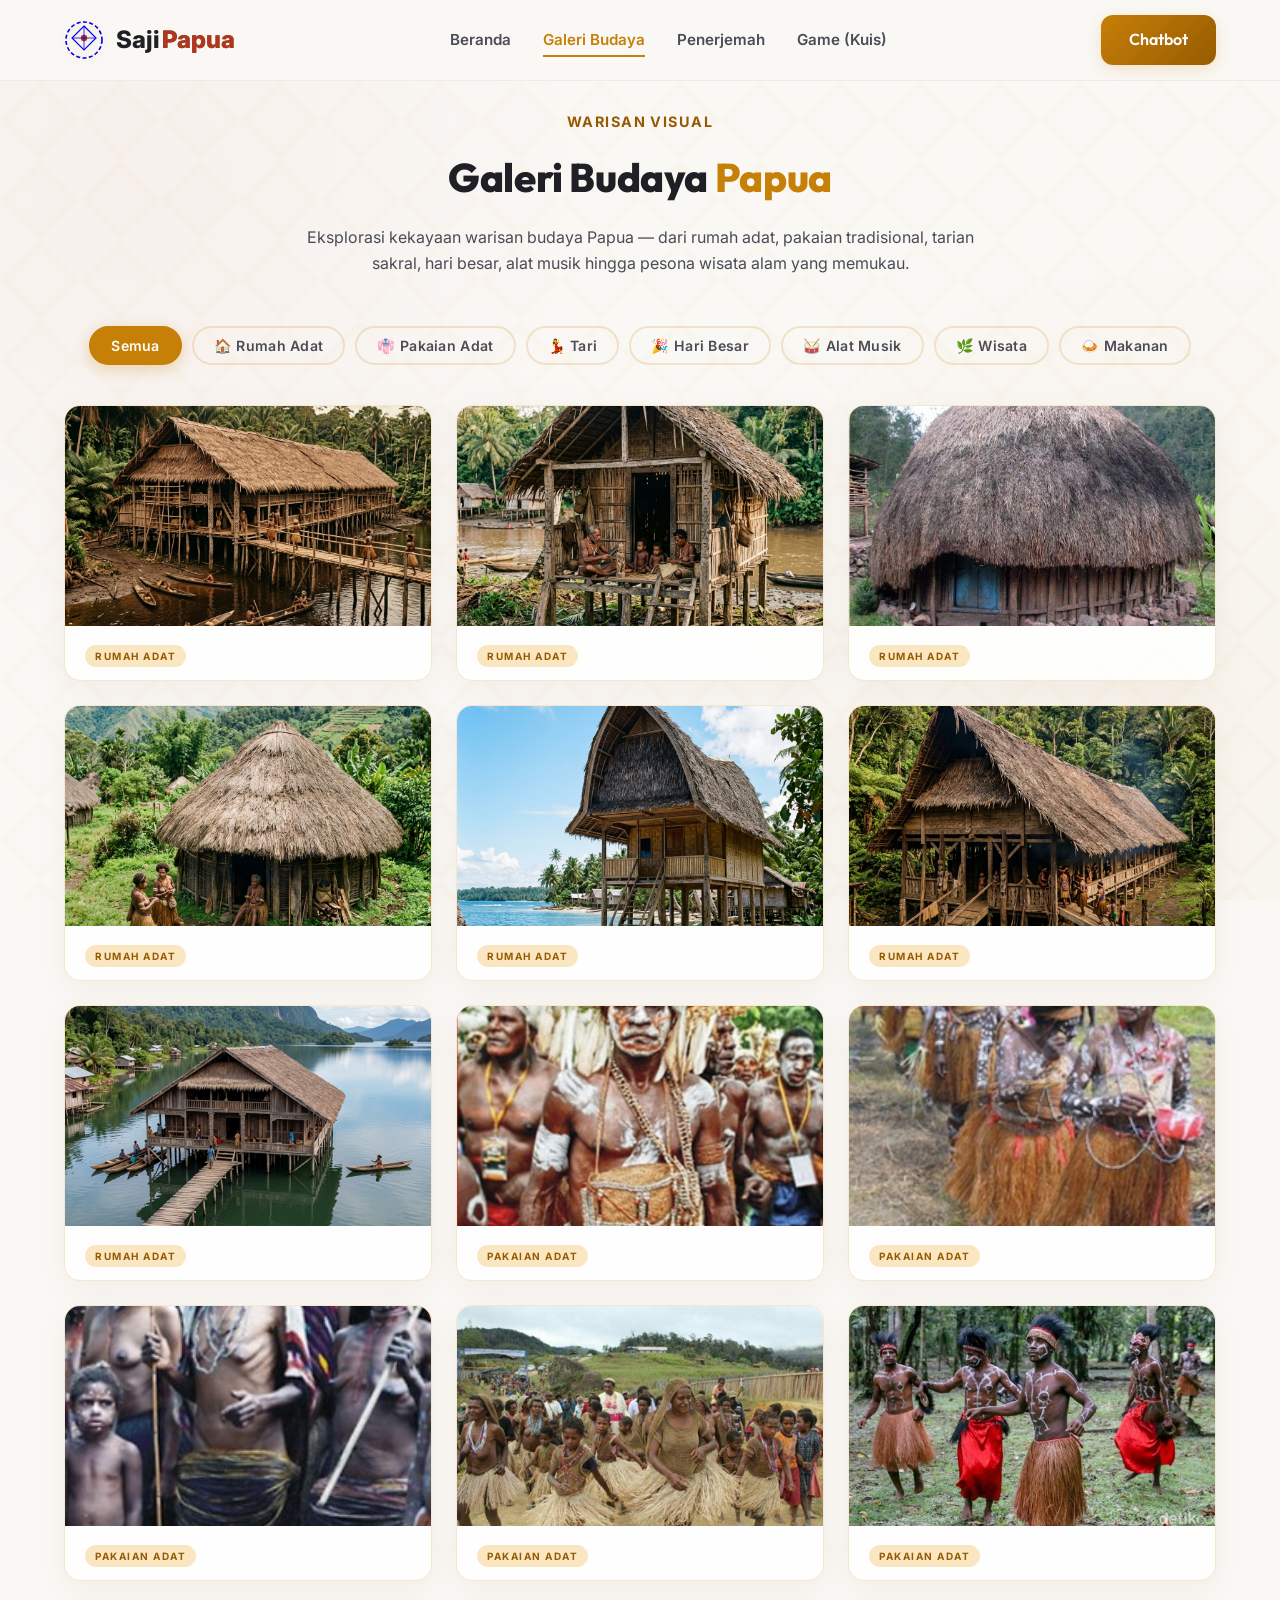
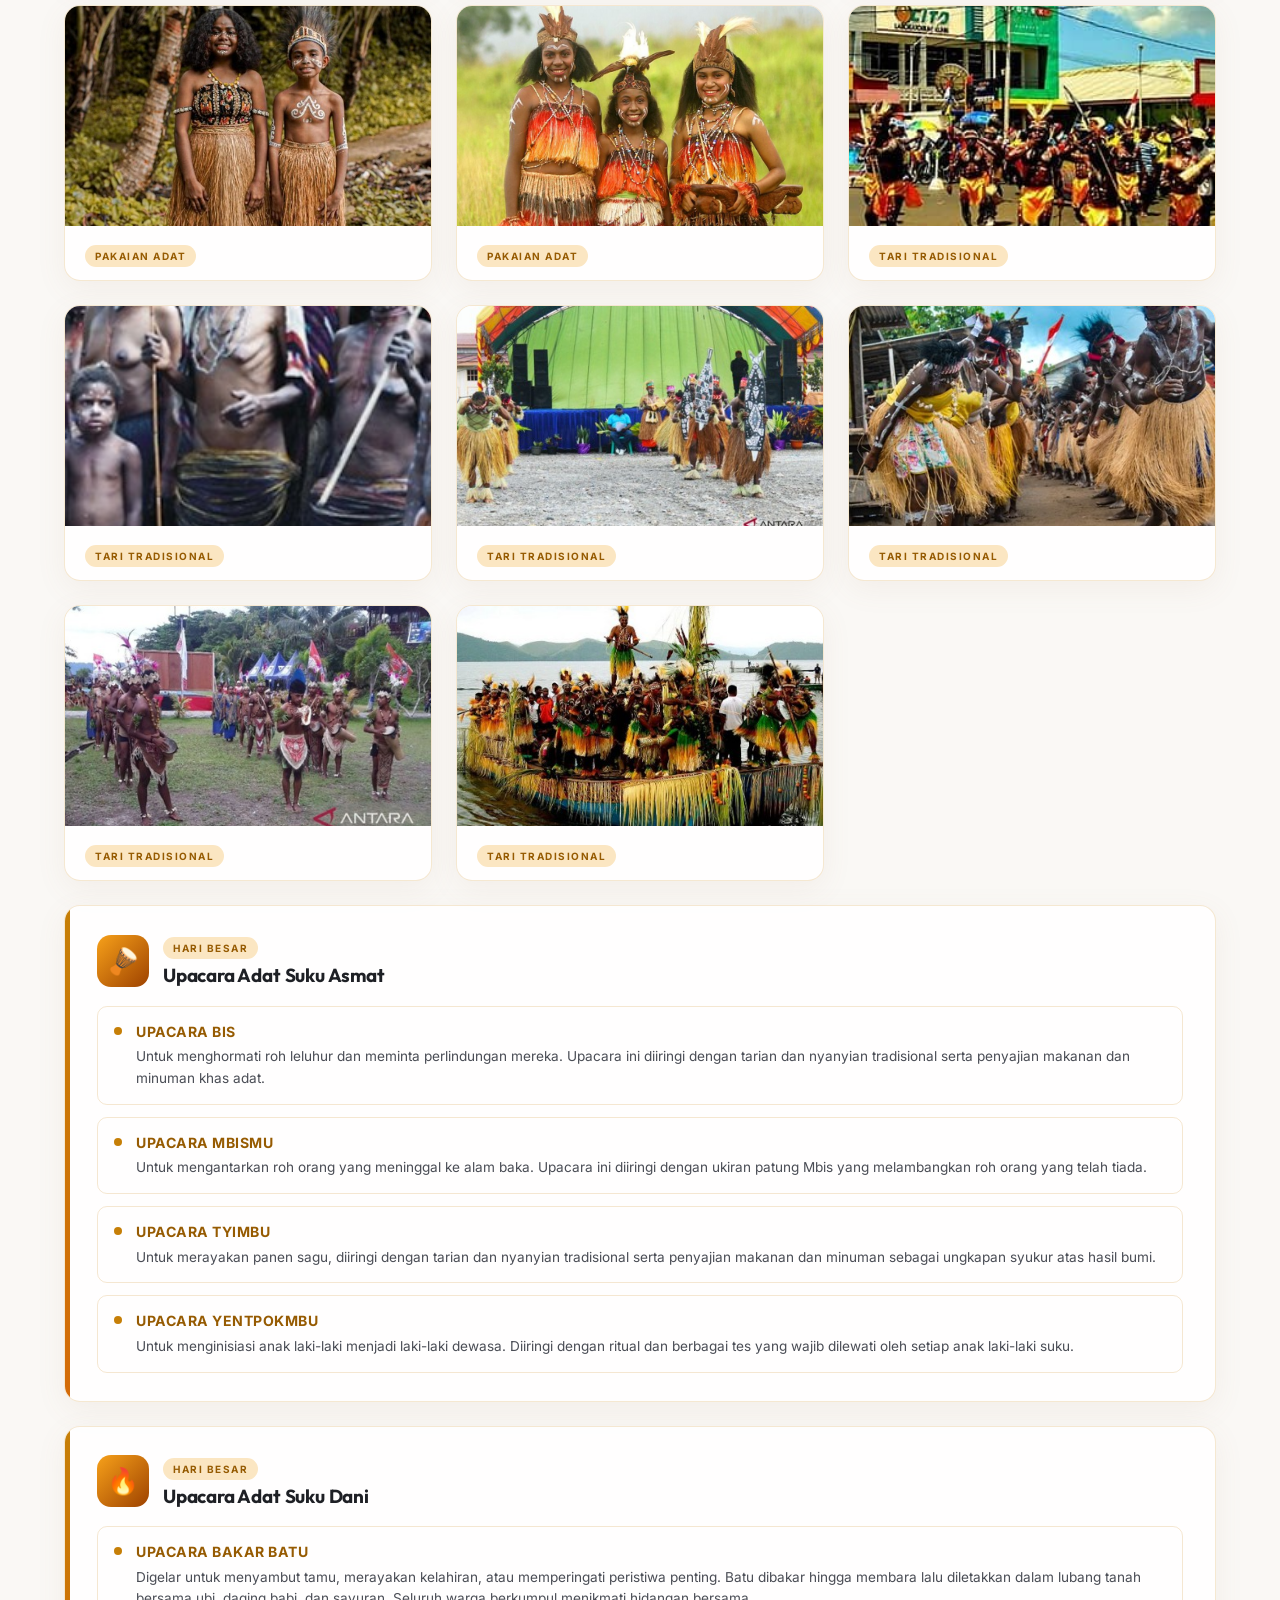
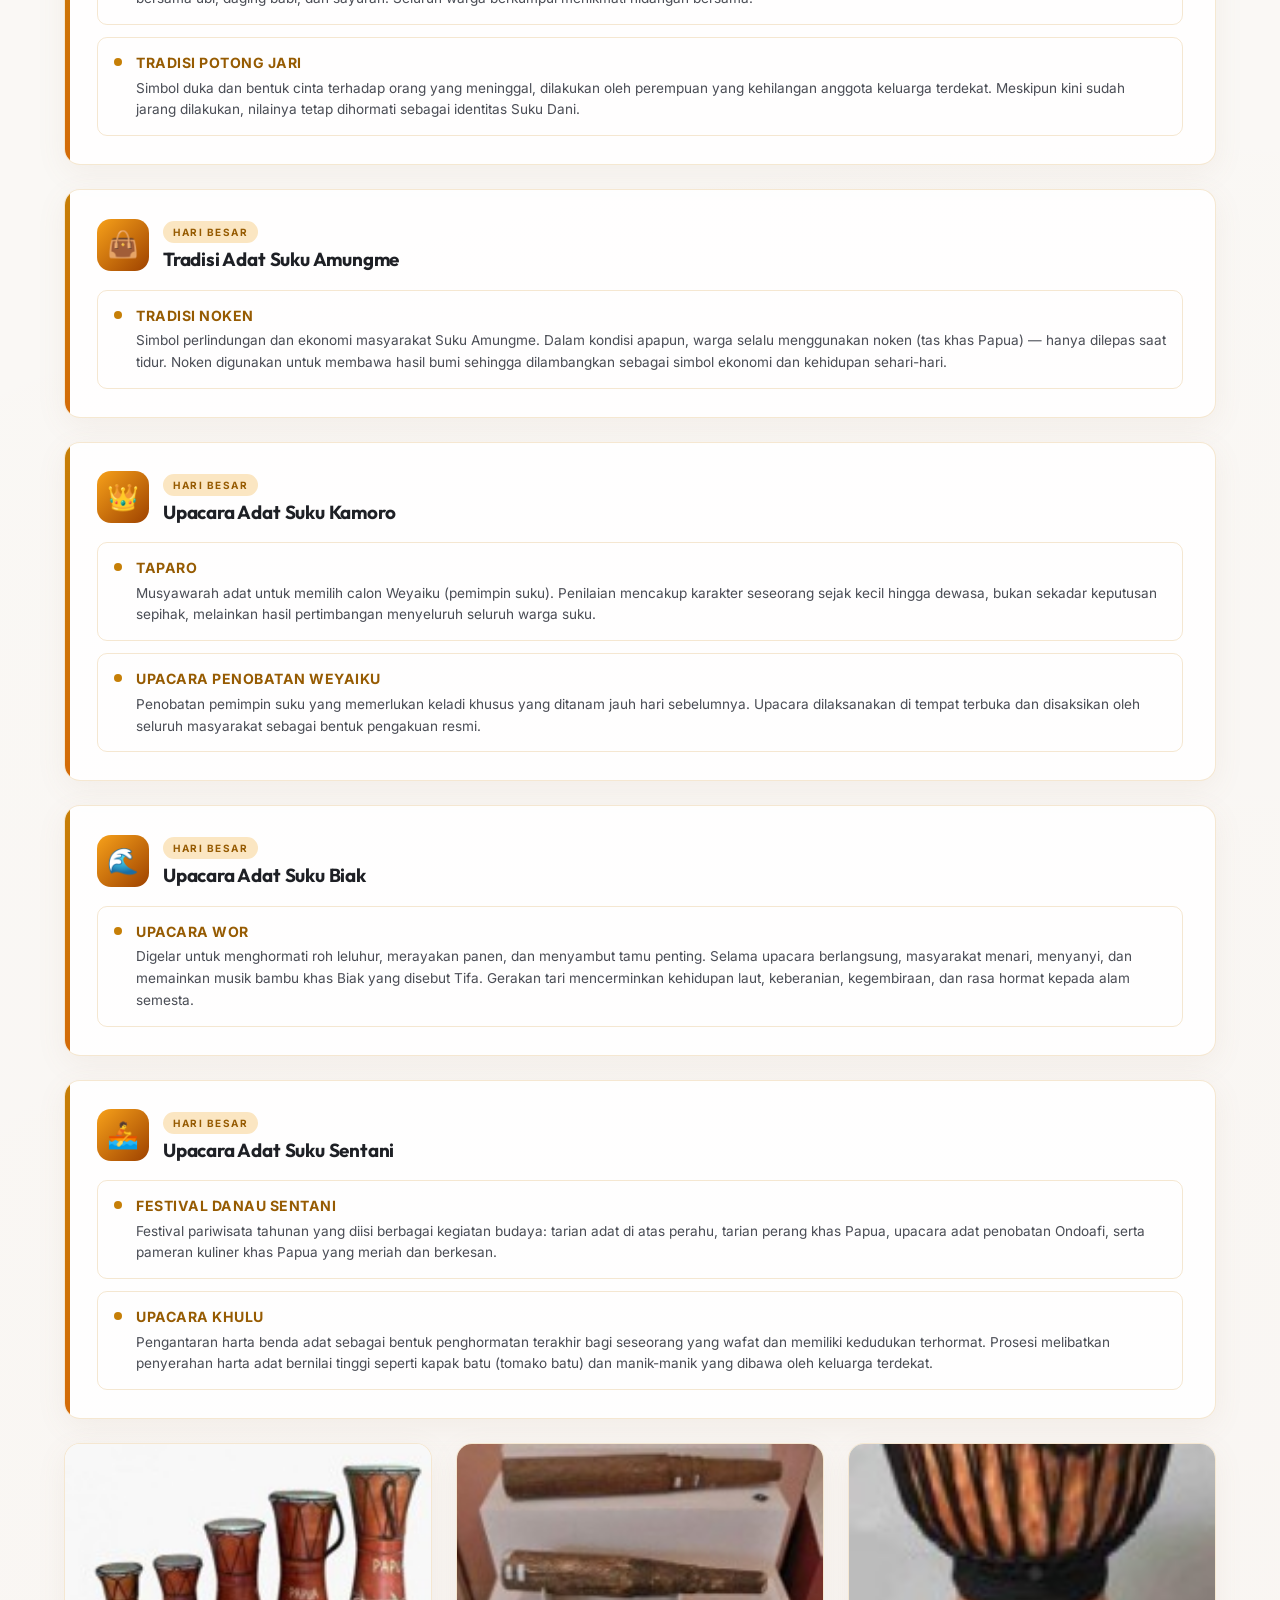
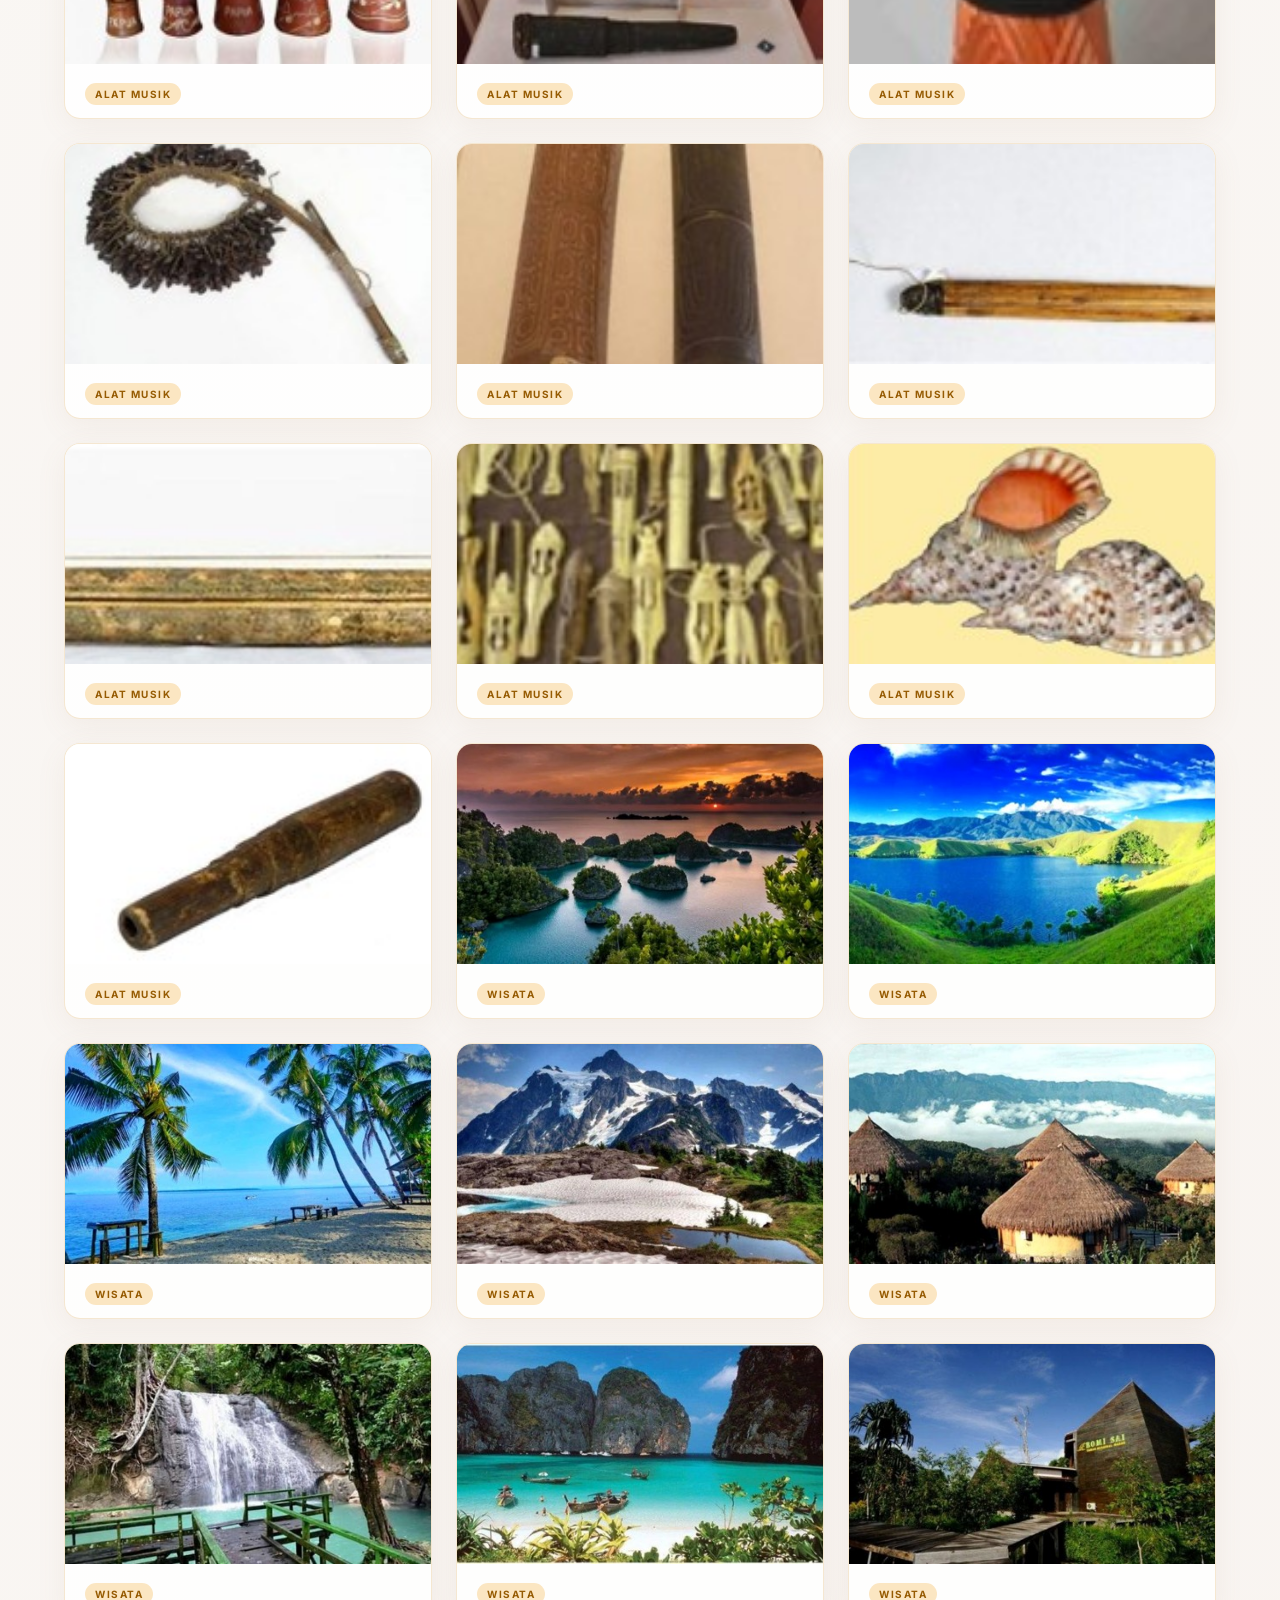
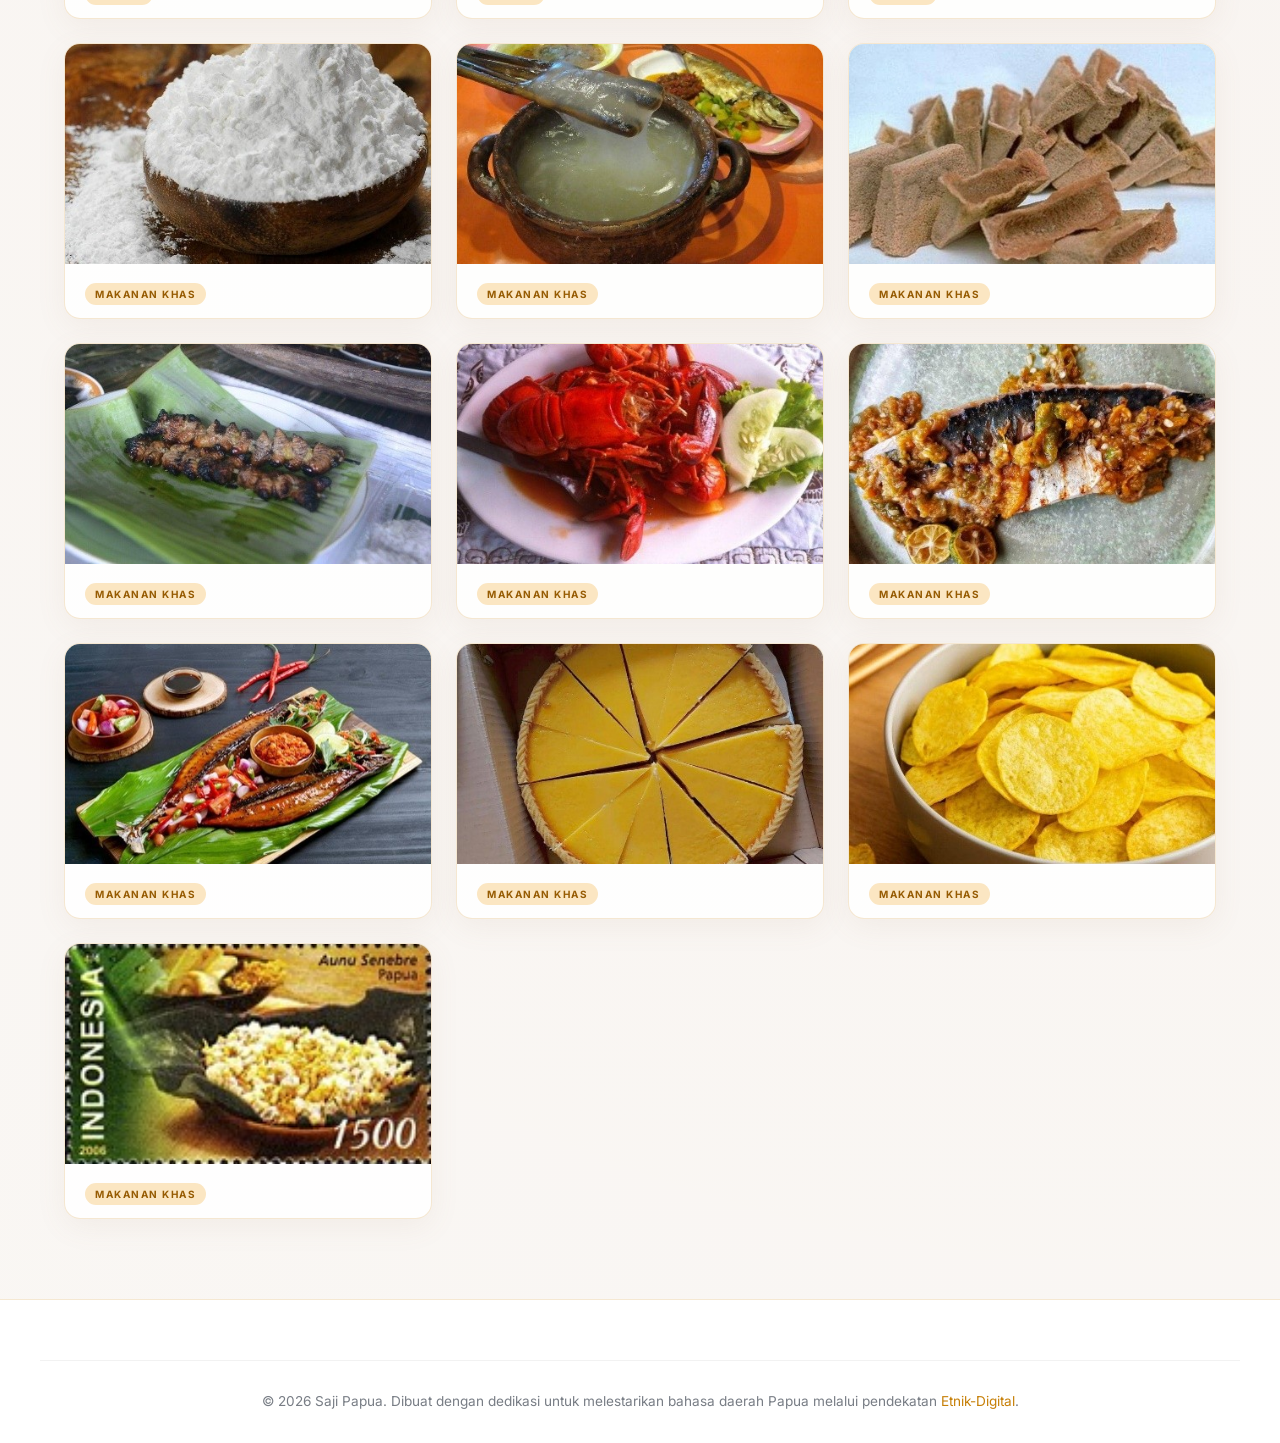
==== galeri.html @ 1806d444 "first commit" ====
<!DOCTYPE html>
<html lang="id">

<head>
    <meta charset="UTF-8">
    <meta name="viewport" content="width=device-width, initial-scale=1.0">
    <title>Galeri Budaya - Saji Papua</title>
    <meta name="description"
        content="Jelajahi galeri budaya Papua: rumah adat, pakaian adat, tari tradisional, hari besar, alat musik, dan wisata Papua yang kaya dan memukau.">
    <link rel="stylesheet" href="styles.css">
    <style>
        /* === GALLERY PAGE SPECIFIC STYLES === */

        /* Modal Overlay */
        .modal-overlay {
            display: none;
            position: fixed;
            top: 0;
            left: 0;
            width: 100%;
            height: 100%;
            background: rgba(0, 0, 0, 0.7);
            backdrop-filter: blur(6px);
            z-index: 9999;
            justify-content: center;
            align-items: center;
            padding: 20px;
        }

        .modal-overlay.active {
            display: flex;
        }

        .modal-box {
            background: #fff;
            border-radius: 20px;
            max-width: 680px;
            width: 100%;
            overflow: hidden;
            box-shadow: 0 30px 80px rgba(0, 0, 0, 0.3);
            animation: modalIn 0.35s cubic-bezier(0.16, 1, 0.3, 1);
        }

        @keyframes modalIn {
            from {
                transform: translateY(40px) scale(0.96);
                opacity: 0;
            }

            to {
                transform: translateY(0) scale(1);
                opacity: 1;
            }
        }

        .modal-img {
            width: 100%;
            height: 320px;
            object-fit: contain;
            background: #f8f4ef;
        }

        .modal-img-placeholder {
            width: 100%;
            height: 280px;
            display: flex;
            align-items: center;
            justify-content: center;
            font-size: 72px;
        }

        .modal-body {
            padding: 28px 32px 32px;
        }

        .modal-tag {
            display: inline-block;
            background: var(--accent-gold-light);
            color: var(--accent-gold-dark);
            font-size: 11px;
            font-weight: 700;
            text-transform: uppercase;
            letter-spacing: 1.5px;
            padding: 4px 12px;
            border-radius: 20px;
            margin-bottom: 10px;
        }

        .modal-title {
            font-family: var(--font-heading);
            font-size: 1.6rem;
            color: var(--text-primary);
            margin-bottom: 14px;
        }

        .modal-desc {
            color: var(--text-secondary);
            line-height: 1.75;
            font-size: 0.95rem;
        }

        .modal-close {
            position: absolute;
            top: 16px;
            right: 16px;
            background: rgba(255, 255, 255, 0.9);
            border: none;
            border-radius: 50%;
            width: 40px;
            height: 40px;
            font-size: 22px;
            cursor: pointer;
            display: flex;
            align-items: center;
            justify-content: center;
            color: var(--text-primary);
            box-shadow: 0 2px 10px rgba(0, 0, 0, 0.15);
            transition: var(--transition-quick);
        }

        .modal-close:hover {
            background: var(--highlight-red);
            color: #fff;
        }

        .modal-box {
            position: relative;
        }

        /* Filter Pills */
        .gallery-filters {
            display: flex;
            flex-wrap: wrap;
            gap: 10px;
            justify-content: center;
            margin-bottom: 40px;
        }

        .filter-btn {
            padding: 9px 20px;
            border-radius: 40px;
            border: 2px solid var(--border-color);
            background: transparent;
            color: var(--text-secondary);
            font-family: var(--font-body);
            font-size: 0.88rem;
            font-weight: 600;
            cursor: pointer;
            transition: var(--transition-quick);
            letter-spacing: 0.3px;
        }

        .filter-btn:hover {
            border-color: var(--accent-gold);
            color: var(--accent-gold-dark);
            background: var(--accent-gold-glow);
        }

        .filter-btn.active {
            background: var(--accent-gold);
            border-color: var(--accent-gold);
            color: #fff;
            box-shadow: 0 4px 16px rgba(198, 127, 7, 0.3);
        }

        /* Gallery Grid */
        .gallery-grid {
            display: grid;
            grid-template-columns: repeat(auto-fill, minmax(300px, 1fr));
            gap: 24px;
        }

        .gallery-item {
            border-radius: 16px;
            overflow: hidden;
            border: 1px solid var(--border-color);
            background: var(--bg-light-card);
            box-shadow: var(--card-shadow);
            cursor: pointer;
            transition: all 0.35s cubic-bezier(0.16, 1, 0.3, 1);
            position: relative;
        }

        .gallery-item:hover {
            transform: translateY(-6px);
            box-shadow: 0 20px 50px rgba(150, 120, 90, 0.15);
            border-color: var(--accent-gold);
        }

        .gallery-item.hidden,
        .festival-article.hidden {
            display: none;
        }

        .gallery-img-wrapper {
            position: relative;
            height: 220px;
            overflow: hidden;
        }

        .gallery-img-wrapper img {
            width: 100%;
            height: 100%;
            object-fit: cover;
            transition: transform 0.5s ease;
        }

        .gallery-item:hover .gallery-img-wrapper img {
            transform: scale(1.07);
        }

        /* Gradient Placeholder for items without photos */
        .gallery-img-placeholder {
            width: 100%;
            height: 100%;
            display: flex;
            flex-direction: column;
            align-items: center;
            justify-content: center;
            gap: 10px;
            font-size: 3rem;
            transition: transform 0.5s ease;
        }

        .gallery-item:hover .gallery-img-placeholder {
            transform: scale(1.07);
        }

        .gallery-img-placeholder span.ph-label {
            font-size: 0.7rem;
            font-weight: 700;
            text-transform: uppercase;
            letter-spacing: 2px;
            color: rgba(255, 255, 255, 0.75);
            font-family: var(--font-body);
        }

        /* Gradient presets */
        .ph-dance {
            background: linear-gradient(135deg, #e05c45 0%, #b03720 60%, #7a1f0a 100%);
        }

        .ph-festival {
            background: linear-gradient(135deg, #f7a11a 0%, #d46b08 60%, #9e4200 100%);
        }

        .ph-music {
            background: linear-gradient(135deg, #4e8a3a 0%, #2d6a1f 60%, #165000 100%);
        }

        .ph-tourism {
            background: linear-gradient(135deg, #1a7ab0 0%, #0d5a8c 60%, #023460 100%);
        }

        .ph-clothing {
            background: linear-gradient(135deg, #7b4fa0 0%, #5a2c80 60%, #3a1060 100%);
        }

        .ph-food {
            background: linear-gradient(135deg, #d97e2a 0%, #a84f0a 60%, #6b2c00 100%);
        }

        /* Card Footer Info */
        .gallery-card-info {
            padding: 16px 20px 18px;
        }

        .gallery-item-tag {
            display: inline-block;
            background: var(--accent-gold-light);
            color: var(--accent-gold-dark);
            font-size: 10px;
            font-weight: 700;
            text-transform: uppercase;
            letter-spacing: 1.5px;
            padding: 3px 10px;
            border-radius: 20px;
            margin-bottom: 8px;
        }

        .gallery-card-info h4 {
            font-size: 1.05rem;
            color: var(--text-primary);
            margin-bottom: 6px;
        }

        .gallery-card-info p {
            font-size: 0.82rem;
            color: var(--text-muted);
            line-height: 1.55;
            display: -webkit-box;
            -webkit-line-clamp: 2;
            -webkit-box-orient: vertical;
            overflow: hidden;
        }

        .gallery-read-more {
            display: inline-flex;
            align-items: center;
            gap: 5px;
            margin-top: 10px;
            font-size: 0.82rem;
            font-weight: 600;
            color: var(--accent-gold-dark);
            text-decoration: none;
        }

        .gallery-read-more svg {
            width: 14px;
            height: 14px;
            transition: transform 0.2s;
        }

        .gallery-item:hover .gallery-read-more svg {
            transform: translateX(4px);
        }

        /* Stats bar */
        .gallery-stat-bar {
            display: flex;
            gap: 20px;
            justify-content: center;
            margin-bottom: 40px;
        }

        .gallery-stat {
            text-align: center;
        }

        .gallery-stat strong {
            display: block;
            font-size: 1.8rem;
            font-weight: 800;
            color: var(--accent-gold);
            font-family: var(--font-heading);
        }

        .gallery-stat span {
            font-size: 0.8rem;
            color: var(--text-muted);
            font-weight: 500;
        }

        /* === HARI BESAR ARTICLE STYLE === */
        .festival-article {
            background: var(--bg-light-card);
            border: 1px solid var(--border-color);
            border-radius: 16px;
            padding: 28px 32px;
            box-shadow: var(--card-shadow);
            transition: all 0.35s cubic-bezier(0.16, 1, 0.3, 1);
            grid-column: 1 / -1;
            position: relative;
            overflow: hidden;
        }

        .festival-article::before {
            content: '';
            position: absolute;
            left: 0;
            top: 0;
            bottom: 0;
            width: 5px;
            background: linear-gradient(to bottom, var(--accent-gold), #d46b08);
            border-radius: 16px 0 0 16px;
        }

        .festival-article:hover {
            transform: translateY(-4px);
            box-shadow: 0 20px 50px rgba(150, 120, 90, 0.15);
            border-color: var(--accent-gold);
        }

        .festival-article-header {
            display: flex;
            align-items: center;
            gap: 14px;
            margin-bottom: 18px;
        }

        .festival-article-icon {
            width: 52px;
            height: 52px;
            border-radius: 14px;
            background: linear-gradient(135deg, #f7a11a 0%, #9e4200 100%);
            display: flex;
            align-items: center;
            justify-content: center;
            font-size: 1.6rem;
            flex-shrink: 0;
        }

        .festival-article-meta {
            flex: 1;
        }

        .festival-article-meta .gallery-item-tag {
            margin-bottom: 4px;
        }

        .festival-article-meta h4 {
            font-size: 1.18rem;
            font-family: var(--font-heading);
            color: var(--text-primary);
            font-weight: 700;
            line-height: 1.3;
        }

        .festival-upacara-list {
            list-style: none;
            padding: 0;
            margin: 0;
            display: flex;
            flex-direction: column;
            gap: 12px;
        }

        .festival-upacara-list li {
            display: flex;
            gap: 14px;
            align-items: flex-start;
            padding: 14px 16px;
            background: var(--bg-light);
            border-radius: 10px;
            border: 1px solid var(--border-color);
            transition: background 0.2s;
        }

        .festival-upacara-list li:hover {
            background: var(--accent-gold-glow);
            border-color: var(--accent-gold);
        }

        .upacara-dot {
            width: 8px;
            height: 8px;
            border-radius: 50%;
            background: var(--accent-gold);
            flex-shrink: 0;
            margin-top: 6px;
        }

        .upacara-content strong {
            display: block;
            font-size: 0.88rem;
            font-weight: 700;
            color: var(--accent-gold-dark);
            margin-bottom: 3px;
            text-transform: uppercase;
            letter-spacing: 0.5px;
        }

        .upacara-content p {
            font-size: 0.85rem;
            color: var(--text-secondary);
            line-height: 1.6;
            margin: 0;
            -webkit-line-clamp: unset;
            overflow: visible;
            display: block;
        }

        @media(max-width: 700px) {
            .festival-article {
                padding: 20px 20px 20px 24px;
            }
        }

        @media(max-width: 600px) {
            .gallery-grid {
                grid-template-columns: 1fr;
            }

            .gallery-stat-bar {
                gap: 14px;
            }

            .gallery-stat strong {
                font-size: 1.4rem;
            }
        }
    </style>
</head>

<body>

    <!-- NAVIGASI BAR -->
    <nav class="navbar">
        <div class="container nav-container">
            <a href="index.html" class="logo-section">
                <svg class="logo-icon" viewBox="0 0 100 100" xmlns="http://www.w3.org/2000/svg">
                    <circle cx="50" cy="50" r="45" fill="none" stroke="currentColor" stroke-width="4"
                        stroke-dasharray="10 6" />
                    <path d="M50 15 L80 45 L50 75 L20 45 Z" fill="none" stroke="currentColor" stroke-width="3" />
                    <circle cx="50" cy="45" r="8" fill="var(--highlight-red)" />
                    <line x1="50" y1="15" x2="50" y2="75" stroke="currentColor" stroke-width="2" />
                    <line x1="20" y1="45" x2="80" y2="45" stroke="currentColor" stroke-width="2" />
                </svg>
                <span class="logo-text">Saji<span>Papua</span></span>
            </a>

            <ul class="nav-links">
                <li><a href="index.html" class="nav-link">Beranda</a></li>
                <li><a href="galeri.html" class="nav-link active">Galeri Budaya</a></li>
                <li><a href="penerjemah.html" class="nav-link">Penerjemah</a></li>
                <li><a href="kuis.html" class="nav-link">Game (Kuis)</a></li>
            </ul>

            <div class="nav-cta">
                <a href="chatbot.html" class="btn btn-primary">Chatbot</a>
            </div>

            <button class="menu-btn" aria-label="Toggle Menu" onclick="toggleMenu()">
                <svg viewBox="0 0 24 24" fill="none" stroke="currentColor" stroke-width="2">
                    <line x1="3" y1="12" x2="21" y2="12"></line>
                    <line x1="3" y1="6" x2="21" y2="6"></line>
                    <line x1="3" y1="18" x2="21" y2="18"></line>
                </svg>
            </button>
        </div>
    </nav>

    <!-- GALLERY SECTION -->
    <section class="gallery-section" style="padding-top: 110px; min-height: 85vh;">
        <div class="container">
            <div class="features-header">
                <span class="section-tag">Warisan Visual</span>
                <h1 class="section-title">Galeri Budaya <span>Papua</span></h1>
                <p class="section-subtitle">Eksplorasi kekayaan warisan budaya Papua — dari rumah adat, pakaian
                    tradisional,
                    tarian sakral, hari besar, alat musik hingga pesona wisata alam yang memukau.</p>
            </div>

            <!-- Filter Buttons -->
            <div class="gallery-filters">
                <button class="filter-btn active" data-filter="all" onclick="filterCategory(this, 'all')"
                    id="filter-all">Semua</button>
                <button class="filter-btn" data-filter="house" onclick="filterCategory(this, 'house')"
                    id="filter-house">🏠 Rumah Adat</button>
                <button class="filter-btn" data-filter="clothing" onclick="filterCategory(this, 'clothing')"
                    id="filter-clothing">👘 Pakaian Adat</button>
                <button class="filter-btn" data-filter="dance" onclick="filterCategory(this, 'dance')"
                    id="filter-dance">💃 Tari</button>
                <button class="filter-btn" data-filter="festival" onclick="filterCategory(this, 'festival')"
                    id="filter-festival">🎉 Hari Besar</button>
                <button class="filter-btn" data-filter="music" onclick="filterCategory(this, 'music')"
                    id="filter-music">🥁 Alat Musik</button>
                <button class="filter-btn" data-filter="tourism" onclick="filterCategory(this, 'tourism')"
                    id="filter-tourism">🌿 Wisata</button>
                <button class="filter-btn" data-filter="food" onclick="filterCategory(this, 'food')" id="filter-food">🍛
                    Makanan</button>
            </div>

            <!-- Gallery Grid -->
            <div class="gallery-grid" id="galleryGrid">

                <!-- ===== RUMAH ADAT ===== -->

                <!-- 1. Rumah Jew -->
                <div class="gallery-item" data-category="house"
                    onclick="openModal('Rumah Adat','Rumah Jew (Suku Asmat)','assets/images/rumah_jew.png',
                    'Dikenal dengan Rumah Bujang merupakan rumah adat yang berasal dari Suku Asmat, khususnya di provinsi Papua yaitu Agats. Rumah adat ini memiliki nama lain seperti Je, Jeu, Yeu, atau Yai. Disebut rumah bujang karena rumah ini tempat berkumpul laki-laki yang belum berkeluarga atau masih berstatus bujang. Untuk wanita dan anak di usia 10 tahun ke bawah tidak diperbolehkan masuk.')">
                    <div class="gallery-img-wrapper">
                        <img src="assets/images/rumah_jew.png" alt="Rumah Jew Suku Asmat">
                    </div>
                    <div class="gallery-card-info">
                        <span class="gallery-item-tag">Rumah Adat</span>
                        <h4>Rumah Jew</h4>
                        <p>Rumah bujang khas Suku Asmat, tempat berkumpul pria belum menikah dan pelaksanaan upacara
                            ukir sakral.</p>
                        <span class="gallery-read-more">Baca Selengkapnya <svg xmlns="http://www.w3.org/2000/svg"
                                fill="none" viewBox="0 0 24 24" stroke-width="2.5" stroke="currentColor">
                                <path stroke-linecap="round" stroke-linejoin="round"
                                    d="M13.5 4.5 21 12m0 0-7.5 7.5M21 12H3" />
                            </svg></span>
                    </div>
                </div>

                <!-- 2. Rumah Tsyem -->
                <div class="gallery-item" data-category="house"
                    onclick="openModal('Rumah Adat','Rumah Tsyem (Suku Asmat)','assets/images/rumah_tsyem.png',
                    'Rumah adat Tsyem menjadi tempat suku Asmat yang sudah berkeluarga. Rumah adat Tsyem ini dibuat dan ditempatkan di sekitar rumah adat Jew dengan ukuran yang relatif lebih kecil. Jenis rumah ini ditempati oleh maksimal tiga kepala keluarga dari anggota kelompok masyarakat. Mulai dari ibu, bapak, anak yang sudah menikah bersama pasangannya. Rumah Tsyem tidak memiliki fungsi yang sakral karena segala jenis acara tradisional diselenggarakan di rumah Bujang.')">
                    <div class="gallery-img-wrapper">
                        <img src="assets/images/rumah_tsyem.png" alt="Rumah Tsyem Suku Asmat">
                    </div>
                    <div class="gallery-card-info">
                        <span class="gallery-item-tag">Rumah Adat</span>
                        <h4>Rumah Tsyem</h4>
                        <p>Tempat tinggal keluarga Suku Asmat, dibangun di sekitar Rumah Jew dan dihuni hingga 3 kepala
                            keluarga.</p>
                        <span class="gallery-read-more">Baca Selengkapnya <svg xmlns="http://www.w3.org/2000/svg"
                                fill="none" viewBox="0 0 24 24" stroke-width="2.5" stroke="currentColor">
                                <path stroke-linecap="round" stroke-linejoin="round"
                                    d="M13.5 4.5 21 12m0 0-7.5 7.5M21 12H3" />
                            </svg></span>
                    </div>
                </div>

                <!-- 3. Rumah Honai -->
                <div class="gallery-item" data-category="house"
                    onclick="openModal('Rumah Adat','Rumah Honai (Suku Dani)','assets/images/honai_blue_door.jpg',
                    'Rumah Honai adalah rumah adat suku Dani yang berada di pegunungan tengah Papua. Rumah Honai diciptakan untuk menahan hawa dingin, berbentuk bulat dengan atap Jerami membantu menyimpan panas dalam ruangan. Struktur rumah dibentuk bulat membuat angin tidak bisa masuk dengan mudah. Fungsi utama Honai adalah sebagai tempat tinggal khusus bagi pria dewasa, tempat tidur, tempat belajar adat, serta menyimpan senjata dan benda-benda sakral.')">
                    <div class="gallery-img-wrapper">
                        <img src="assets/images/honai_blue_door.jpg" alt="Rumah Adat Honai Suku Dani">
                    </div>
                    <div class="gallery-card-info">
                        <span class="gallery-item-tag">Rumah Adat</span>
                        <h4>Rumah Honai</h4>
                        <p>Rumah adat Suku Dani berbentuk bundar dengan atap jerami tebal, dirancang untuk melindungi
                            dari dinginnya pegunungan.</p>
                        <span class="gallery-read-more">Baca Selengkapnya <svg xmlns="http://www.w3.org/2000/svg"
                                fill="none" viewBox="0 0 24 24" stroke-width="2.5" stroke="currentColor">
                                <path stroke-linecap="round" stroke-linejoin="round"
                                    d="M13.5 4.5 21 12m0 0-7.5 7.5M21 12H3" />
                            </svg></span>
                    </div>
                </div>

                <!-- 4. Rumah Ebeai -->
                <div class="gallery-item" data-category="house"
                    onclick="openModal('Rumah Adat','Rumah Ebeai (Suku Dani)','assets/images/rumah_ebeai.png',
                    'Rumah Ebeai adalah rumah suku Dani untuk perempuan dan anak perempuan. Fakta menarik bahwa anak laki-laki usia di bawah 10 tahun masih bisa tinggal di rumah Ebeai, tetapi setelah usianya di atas 10 tahun maka harus pindah ke rumah Honai. Bentuknya mirip dengan Honai, namun ukurannya sedikit lebih kecil dan atapnya landai. Ebeai biasanya dibangun di belakang Honai, posisi yang dianggap lebih terlindungi.')">
                    <div class="gallery-img-wrapper">
                        <img src="assets/images/rumah_ebeai.png" alt="Rumah Ebeai Suku Dani">
                    </div>
                    <div class="gallery-card-info">
                        <span class="gallery-item-tag">Rumah Adat</span>
                        <h4>Rumah Ebeai</h4>
                        <p>Rumah perempuan Suku Dani, lebih kecil dari Honai dengan atap lebih landai, dibangun di
                            posisi terlindungi di belakang Honai.</p>
                        <span class="gallery-read-more">Baca Selengkapnya <svg xmlns="http://www.w3.org/2000/svg"
                                fill="none" viewBox="0 0 24 24" stroke-width="2.5" stroke="currentColor">
                                <path stroke-linecap="round" stroke-linejoin="round"
                                    d="M13.5 4.5 21 12m0 0-7.5 7.5M21 12H3" />
                            </svg></span>
                    </div>
                </div>

                <!-- 5. Rumah Rumsram -->
                <div class="gallery-item" data-category="house"
                    onclick="openModal('Rumah Adat','Rumah Rumsram (Suku Biak Numfor)','assets/images/rumah_rumsram.png',
                    'Rumah Rumsram adalah rumah adat suku Biak Numfor dengan atap berbentuk perahu terbalik. Rumah ini berfungsi sebagai tempat pendidikan anak laki-laki usia 6–8 tahun, bukan untuk ditinggali. Wanita tidak boleh masuk. Tingginya mencapai 6–8 meter dengan dua lantai, berdinding bambu air dan pelepah sagu, serta atap dari daun sagu kering.')">
                    <div class="gallery-img-wrapper">
                        <img src="assets/images/rumah_rumsram.png" alt="Rumah Rumsram Suku Biak Numfor">
                    </div>
                    <div class="gallery-card-info">
                        <span class="gallery-item-tag">Rumah Adat</span>
                        <h4>Rumah Rumsram</h4>
                        <p>Rumah adat Suku Biak Numfor dengan atap perahu terbalik, berfungsi sebagai tempat pendidikan
                            anak laki-laki usia 6-8 tahun.</p>
                        <span class="gallery-read-more">Baca Selengkapnya <svg xmlns="http://www.w3.org/2000/svg"
                                fill="none" viewBox="0 0 24 24" stroke-width="2.5" stroke="currentColor">
                                <path stroke-linecap="round" stroke-linejoin="round"
                                    d="M13.5 4.5 21 12m0 0-7.5 7.5M21 12H3" />
                            </svg></span>
                    </div>
                </div>

                <!-- 6. Rumah Karapao -->
                <div class="gallery-item" data-category="house"
                    onclick="openModal('Rumah Adat','Rumah Karapao (Suku Kamoro)','assets/images/rumah_karapao.png',
                    'Rumah Karapao biasa disebut Karapauw, berasal dari Papua Tengah khususnya suku Kamoro di Mimika. Rumah ini bisa berfungsi sebagai tempat tinggal, simbol tradisi dan budaya, pusat pendidikan keahlian dasar anak-anak yang menjadi bekal hidup saat dewasa. Pembangunan rumah adat Karapao merupakan bagian dari upacara yang disebut dengan inisiasi pendewasaan dalam hubungannya dengan pembangunan rumah setiap tiga atau empat tahun sekali.')">
                    <div class="gallery-img-wrapper">
                        <img src="assets/images/rumah_karapao.png" alt="Rumah Karapao Suku Kamoro">
                    </div>
                    <div class="gallery-card-info">
                        <span class="gallery-item-tag">Rumah Adat</span>
                        <h4>Rumah Karapao</h4>
                        <p>Rumah adat Suku Kamoro dari Papua Tengah, pusat pendidikan anak dan bagian dari upacara
                            inisiasi pendewasaan.</p>
                        <span class="gallery-read-more">Baca Selengkapnya <svg xmlns="http://www.w3.org/2000/svg"
                                fill="none" viewBox="0 0 24 24" stroke-width="2.5" stroke="currentColor">
                                <path stroke-linecap="round" stroke-linejoin="round"
                                    d="M13.5 4.5 21 12m0 0-7.5 7.5M21 12H3" />
                            </svg></span>
                    </div>
                </div>

                <!-- 7. Rumah Khogo -->
                <div class="gallery-item" data-category="house"
                    onclick="openModal('Rumah Adat','Rumah Khogo (Suku Sentani)','assets/images/rumah_khogo.png',
                    'Rumah Khogo adalah rumah adat suku Sentani di Danau Sentani, Papua. Rumah panggung di atas air ini ditinggali oleh satu keluarga besar (3–4 KK). Berfungsi sebagai tempat tinggal sehari-hari sekaligus upacara adat seperti pesta panen ikan dan musyawarah keluarga. Ruang di dalamnya tidak bersekat, mencerminkan kebersamaan. Akses keluar masuk menggunakan perahu kecil (sampan).')">
                    <div class="gallery-img-wrapper">
                        <img src="assets/images/rumah_khogo.png" alt="Rumah Khogo Suku Sentani">
                    </div>
                    <div class="gallery-card-info">
                        <span class="gallery-item-tag">Rumah Adat</span>
                        <h4>Rumah Khogo</h4>
                        <p>Rumah panggung atas air Suku Sentani, di Danau Sentani. Tak bersekat sebagai cerminan
                            semangat kebersamaan.</p>
                        <span class="gallery-read-more">Baca Selengkapnya <svg xmlns="http://www.w3.org/2000/svg"
                                fill="none" viewBox="0 0 24 24" stroke-width="2.5" stroke="currentColor">
                                <path stroke-linecap="round" stroke-linejoin="round"
                                    d="M13.5 4.5 21 12m0 0-7.5 7.5M21 12H3" />
                            </svg></span>
                    </div>
                </div>

                <!-- ===== PAKAIAN ADAT ===== -->

                <!-- 1 Pakaian Asmat l -->
                <div class="gallery-item" data-category="clothing"
                    onclick="openModal('Pakaian Adat','Pakaian Adat Suku Asmat Laki Laki','assets/images/suku_asmat_l.jpg',
                    'Pakaian tradisional laki-laki Suku Asmat terdiri dari kawat penis (tutup kemaluan dari labu kering), rok rumbai dari serat sagu atau daun sagu, serta hiasan bulu kasuari dan taring babi. Pakaian perempuan berupa rok rumbai pendek dari serat sagu atau daun sagu, dan terkadang kalung dari biji-bijian atau tulang. Hiasan tubuh berupa tato atau lukisan tubuh dari arang dan tanah merah sangat penting dalam ritual.')">
                    <div class="gallery-img-wrapper">
                        <img src="assets/images/suku_asmat_l.jpg" alt="Pakaian Adat Papua">
                    </div>
                    <div class="gallery-card-info">
                        <span class="gallery-item-tag">Pakaian Adat</span>
                        <h4>Pakaian Adat Suku Asmat Laki-laki</h4>
                        <p>Busana adat dengan hiasan bulu kasuari, taring babi, dan ukiran tubuh — ekspresi identitas
                            Suku Asmat yang penuh makna.</p>
                        <span class="gallery-read-more">Baca Selengkapnya <svg xmlns="http://www.w3.org/2000/svg"
                                fill="none" viewBox="0 0 24 24" stroke-width="2.5" stroke="currentColor">
                                <path stroke-linecap="round" stroke-linejoin="round"
                                    d="M13.5 4.5 21 12m0 0-7.5 7.5M21 12H3" />
                            </svg></span>
                    </div>
                </div>
                <!-- 1 Pakaian Asmat p-->
                <div class="gallery-item" data-category="clothing"
                    onclick="openModal('Pakaian Adat','Pakaian Adat Suku Asmat Perempuan','assets/images/suku_asmat_p.jpg',
                    'Pakaian adat Suku Asmat terdiri atas pummi (rok mini dari anyaman daun sagu), peni/samsur (penutup dada dari daun sagu) untuk perempuan.')">
                    <div class="gallery-img-wrapper">
                        <img src="assets/images/suku_asmat_p.jpg" alt="Pakaian Adat Papua">
                    </div>
                    <div class="gallery-card-info">
                        <span class="gallery-item-tag">Pakaian Adat</span>
                        <h4>Pakaian Adat Suku Asmat Perempuan</h4>
                        <p>Busana adat dengan hiasan bulu kasuari, taring babi, dan ukiran tubuh — ekspresi identitas
                            Suku Asmat yang penuh makna.</p>
                        <span class="gallery-read-more">Baca Selengkapnya <svg xmlns="http://www.w3.org/2000/svg"
                                fill="none" viewBox="0 0 24 24" stroke-width="2.5" stroke="currentColor">
                                <path stroke-linecap="round" stroke-linejoin="round"
                                    d="M13.5 4.5 21 12m0 0-7.5 7.5M21 12H3" />
                            </svg></span>
                    </div>
                </div>

                <!-- 2Koteka Dani -->
                <div class="gallery-item" data-category="clothing"
                    onclick="openModal('Pakaian Adat','Pakaian Adat Suku Dani','assets/images/suku_dani.jpg',
                    'Pakaian tradisional laki-laki Suku Dani terdiri dari kawat penis (tutup kemaluan dari labu kering), rok rumbai dari serat sagu atau daun sagu, serta hiasan bulu kasuari dan taring babi. Pakaian perempuan berupa rok rumbai pendek dari serat sagu atau daun sagu, dan terkadang kalung dari biji-bijian atau tulang. Hiasan tubuh berupa tato atau lukisan tubuh dari arang dan tanah merah sangat penting dalam ritual.')">
                    <div class="gallery-img-wrapper">
                        <img src="assets/images/suku_dani.jpg" alt="Pakaian Adat Papua">
                    </div>
                    <div class="gallery-card-info">
                        <span class="gallery-item-tag">Pakaian Adat</span>
                        <h4>Pakaian Adat Suku Dani</h4>
                        <p>Busana adat dengan hiasan bulu kasuari, taring babi, dan ukiran tubuh — ekspresi identitas
                            Suku Dani yang penuh makna.</p>
                        <span class="gallery-read-more">Baca Selengkapnya <svg xmlns="http://www.w3.org/2000/svg"
                                fill="none" viewBox="0 0 24 24" stroke-width="2.5" stroke="currentColor">
                                <path stroke-linecap="round" stroke-linejoin="round"
                                    d="M13.5 4.5 21 12m0 0-7.5 7.5M21 12H3" />
                            </svg></span>
                    </div>
                </div>

                <!-- 3Pakaian Amungme -->
                <div class="gallery-item" data-category="clothing"
                    onclick="openModal('Pakaian Adat','Pakaian Adat Suku Biak Numfor','assets/images/suku_amungme.jpg','Pakaian adat Suku Biak mencerminkan kehidupan pelaut dan penguasa lautan. Laki-laki menggunakan penutup dari kulit kayu atau kain tenun, dengan hiasan kepala bulu kasuari dan cenderawasih. Perempuan mengenakan kain Var — kain sarung yang diikat di dada. Perhiasan dari kerang laut, manik-manik, dan kalung gigi ikan paus menjadi kebanggaan.')">
                    <div class="gallery-img-wrapper">
                        <img src="assets/images/suku_amungme.jpg" alt="Pakaian Adat Papua">
                    </div>
                    <div class="gallery-card-info">
                        <span class="gallery-item-tag">Pakaian Adat</span>
                        <h4>Pakaian Adat Suku Amungme</h4>
                        <p>Kain Var dan perhiasan kerang laut — busana khas pelaut ulung Suku Amungme yang
                            mencerminkan
                            kejayaan maritim Papua.</p>
                        <span class="gallery-read-more">Baca Selengkapnya <svg xmlns="http://www.w3.org/2000/svg"
                                fill="none" viewBox="0 0 24 24" stroke-width="2.5" stroke="currentColor">
                                <path stroke-linecap="round" stroke-linejoin="round"
                                    d="M13.5 4.5 21 12m0 0-7.5 7.5M21 12H3" />
                            </svg></span>
                    </div>
                </div>
                <!-- 4 Pakaian Kamoro -->
                <div class="gallery-item" data-category="clothing"
                    onclick="openModal('Pakaian Adat','Pakaian Adat Suku Kamoro','assets/images/suku_kamoro.jpg',
                    'Pakaian tradisional laki-laki Suku Kamoro terdiri dari penutup penis dari kulit kayu atau kain tenun, rok rumbai dari serat sagu, serta hiasan kepala bulu kasuari dan taring babi. Pakaian perempuan berupa rok rumbai pendek dari serat sagu atau daun sagu, dan terkadang kalung dari biji-bijian atau tulang. Hiasan tubuh berupa tato atau lukisan tubuh dari arang dan tanah merah sangat penting dalam ritual.')">
                    <div class="gallery-img-wrapper">
                        <img src="assets/images/suku_kamoro.jpg" alt="Pakaian Adat Papua">
                    </div>
                    <div class="gallery-card-info">
                        <span class="gallery-item-tag">Pakaian Adat</span>
                        <h4>Pakaian Adat Suku Kamoro</h4>
                        <p>Busana adat dengan hiasan bulu kasuari, taring babi, dan ukiran tubuh — ekspresi
                            identitas
                            Suku Kamoro yang penuh makna.</p>
                        <span class="gallery-read-more">Baca Selengkapnya <svg xmlns="http://www.w3.org/2000/svg"
                                fill="none" viewBox="0 0 24 24" stroke-width="2.5" stroke="currentColor">
                                <path stroke-linecap="round" stroke-linejoin="round"
                                    d="M13.5 4.5 21 12m0 0-7.5 7.5M21 12H3" />
                            </svg></span>
                    </div>
                </div>
                <!-- 5 Pakaian Biak -->
                <div class="gallery-item" data-category="clothing"
                    onclick="openModal('Pakaian Adat','Pakaian Adat Suku Biak','assets/images/suku_biak.jpg',
                    'Pakaian tradisional laki-laki Suku Biak terdiri dari penutup penis dari kulit kayu atau kain tenun, rok rumbai dari serat sagu, serta hiasan kepala bulu kasuari dan taring babi. Pakaian perempuan berupa rok rumbai pendek dari serat sagu atau daun sagu, dan terkadang kalung dari biji-bijian atau tulang. Hiasan tubuh berupa tato atau lukisan tubuh dari arang dan tanah merah sangat penting dalam ritual.')">
                    <div class="gallery-img-wrapper">
                        <img src="assets/images/suku_biak.jpg" alt="Pakaian Adat Papua">
                    </div>
                    <div class="gallery-card-info">
                        <span class="gallery-item-tag">Pakaian Adat</span>
                        <h4>Pakaian Adat Suku Biak</h4>
                        <p>Busana adat dengan hiasan bulu kasuari, taring babi, dan ukiran tubuh — ekspresi identitas
                            Suku Biak yang penuh makna.</p>
                        <span class="gallery-read-more">Baca Selengkapnya <svg xmlns="http://www.w3.org/2000/svg"
                                fill="none" viewBox="0 0 24 24" stroke-width="2.5" stroke="currentColor">
                                <path stroke-linecap="round" stroke-linejoin="round"
                                    d="M13.5 4.5 21 12m0 0-7.5 7.5M21 12H3" />
                            </svg></span>
                    </div>
                </div>
                <!-- 6Pakaian Sentani -->
                <div class="gallery-item" data-category="clothing"
                    onclick="openModal('Pakaian Adat','Pakaian Adat Suku Sentani','assets/images/suku_sentani.jpg',
                    'Pakaian tradisional laki-laki Suku Sentani terdiri dari penutup penis dari kulit kayu atau kain tenun, rok rumbai dari serat sagu, serta hiasan kepala bulu kasuari dan taring babi. Pakaian perempuan berupa rok rumbai pendek dari serat sagu atau daun sagu, dan terkadang kalung dari biji-bijian atau tulang. Hiasan tubuh berupa tato atau lukisan tubuh dari arang dan tanah merah sangat penting dalam ritual.')">
                    <div class="gallery-img-wrapper">
                        <img src="assets/images/suku_sentani.jpg" alt="Pakaian Adat Papua">
                    </div>
                    <div class="gallery-card-info">
                        <span class="gallery-item-tag">Pakaian Adat</span>
                        <h4>Pakaian Adat Suku Sentani</h4>
                        <p>Busana adat dengan hiasan bulu kasuari, taring babi, dan ukiran tubuh — ekspresi identitas
                            Suku Sentani yang penuh makna.</p>
                        <span class="gallery-read-more">Baca Selengkapnya <svg xmlns="http://www.w3.org/2000/svg"
                                fill="none" viewBox="0 0 24 24" stroke-width="2.5" stroke="currentColor">
                                <path stroke-linecap="round" stroke-linejoin="round"
                                    d="M13.5 4.5 21 12m0 0-7.5 7.5M21 12H3" />
                            </svg></span>
                    </div>
                </div>


                <!-- ===== TARI ===== -->

                <!-- 1. Tari Det Pok Mbui - Suku Asmat -->
                <div class="gallery-item" data-category="dance"
                    onclick="openModal('Tari Tradisional','Tari Det Pok Mbui (Suku Asmat)','assets/images/tari_det_pok_mbui.jpg',
                    'Tari Det Pok Mbui berasal dari wilayah Agats, Sawa Erma, dan Primapun di Kabupaten Asmat, Provinsi Papua Selatan. Eksistensi tarian ini sudah ada sejak zaman sebelum Indonesia merdeka. Tarian ini digunakan bersama suku lain untuk menunjukkan kesiapan dalam mempertahankan wilayah serta menjaga kehormatan. Gerakannya menekankan pada kekuatan kaki, hentakan tanah, dan teriakan khas yang penuh semangat juang.')">
                    <div class="gallery-img-wrapper">
                        <img src="assets/images/tari_det_pok_mbui.jpg" alt="Tari Det Pok Mbui Suku Asmat">
                    </div>
                    <div class="gallery-card-info">
                        <span class="gallery-item-tag">Tari Tradisional</span>
                        <h4>Tari Det Pok Mbui</h4>
                        <p>Tarian adat Suku Asmat dari Agats yang sudah ada sebelum kemerdekaan — hentakan kaki, tanah,
                            dan teriakan penuh semangat juang mempertahankan wilayah.</p>
                        <span class="gallery-read-more">Baca Selengkapnya <svg xmlns="http://www.w3.org/2000/svg"
                                fill="none" viewBox="0 0 24 24" stroke-width="2.5" stroke="currentColor">
                                <path stroke-linecap="round" stroke-linejoin="round"
                                    d="M13.5 4.5 21 12m0 0-7.5 7.5M21 12H3" />
                            </svg></span>
                    </div>
                </div>

                <!-- 2. Tari Perang - Suku Dani -->
                <div class="gallery-item" data-category="dance"
                    onclick="openModal('Tari Tradisional','Tari Perang (Suku Dani)','assets/images/suku_dani.jpg',
                    'Suku Dani menggunakan Tari Perang bersama dengan suku Asmat sebagai simbol kesiapan dalam mempertahankan wilayah kekuasaan dan menjaga kehormatan suku. Tarian ini memiliki karakteristik gerakan dasar yang berfokus pada kekuatan kaki, aksi menghentak tanah, serta iringan teriakan khas yang mencerminkan berkobarnya semangat perjuangan.')">
                    <div class="gallery-img-wrapper">
                        <img src="assets/images/suku_dani.jpg" alt="Tari Perang Suku Dani">
                    </div>
                    <div class="gallery-card-info">
                        <span class="gallery-item-tag">Tari Tradisional</span>
                        <h4>Tari Perang</h4>
                        <p>Tari Perang Suku Dani — simbol kesiapan mempertahankan wilayah dengan hentakan kaki kuat,
                            hentak tanah, dan teriakan berapi-api khas pegunungan Papua.</p>
                        <span class="gallery-read-more">Baca Selengkapnya <svg xmlns="http://www.w3.org/2000/svg"
                                fill="none" viewBox="0 0 24 24" stroke-width="2.5" stroke="currentColor">
                                <path stroke-linecap="round" stroke-linejoin="round"
                                    d="M13.5 4.5 21 12m0 0-7.5 7.5M21 12H3" />
                            </svg></span>
                    </div>
                </div>

                <!-- 3. Tari Tup & Waisak - Suku Amungme -->
                <div class="gallery-item" data-category="dance"
                    onclick="openModal('Tari Tradisional','Tari Tup &amp; Waisak (Suku Amungme)','assets/images/tari_tub    _amungme.jpg',
                    'Tarian tradisional dari Suku Amungme di antaranya adalah Tari Tup yang bisa ditarikan di lapangan maupun dalam rumah, dan Tari Waisak yang khusus ditampilkan di lapangan terbuka. Pertunjukannya dilakukan di panggung atau lapangan terbuka dengan membawa properti unik berbentuk ikan berwarna hitam putih. Penarinya menggunakan rok rumbai tradisional yang khas.')">
                    <div class="gallery-img-wrapper">
                        <img src="assets/images/tari_tub_amungme.jpg" alt="Tari Tup Suku Amungme">
                    </div>
                    <div class="gallery-card-info">
                        <span class="gallery-item-tag">Tari Tradisional</span>
                        <h4>Tari Tup & Waisak</h4>
                        <p>Dua tarian Suku Amungme — Tari Tup (dalam ruang atau lapangan) dan Tari Waisak (lapangan
                            terbuka), dengan properti ikan hitam putih dan rok rumbai.</p>
                        <span class="gallery-read-more">Baca Selengkapnya <svg xmlns="http://www.w3.org/2000/svg"
                                fill="none" viewBox="0 0 24 24" stroke-width="2.5" stroke="currentColor">
                                <path stroke-linecap="round" stroke-linejoin="round"
                                    d="M13.5 4.5 21 12m0 0-7.5 7.5M21 12H3" />
                            </svg></span>
                    </div>
                </div>

                <!-- 4. Tari Seka - Suku Kamoro -->
                <div class="gallery-item" data-category="dance"
                    onclick="openModal('Tari Tradisional','Tari Seka (Suku Kamoro)','assets/images/tari_seka_kamoro.jpg',
                    'Tari Seka merupakan tarian adat pergaulan yang melambangkan kebersamaan masyarakat Suku Kamoro. Tarian ini dibawakan oleh sekelompok penari pria dan wanita yang berbaris rapi saling berhadapan di jalanan tanah. Tubuh dan wajah penari dipenuhi coretan adat (body painting) serta pakaian adat berupa rok rumbai dan hiasan kepala yang khas.')">
                    <div class="gallery-img-wrapper">
                        <img src="assets/images/tari_seka_kamoro.jpg" alt="Tari Seka Suku Kamoro">
                    </div>
                    <div class="gallery-card-info">
                        <span class="gallery-item-tag">Tari Tradisional</span>
                        <h4>Tari Seka</h4>
                        <p>Tarian pergaulan Suku Kamoro — penari pria dan wanita berbaris berhadapan dengan body
                            painting adat, rok rumbai, dan hiasan kepala yang memukau.</p>
                        <span class="gallery-read-more">Baca Selengkapnya <svg xmlns="http://www.w3.org/2000/svg"
                                fill="none" viewBox="0 0 24 24" stroke-width="2.5" stroke="currentColor">
                                <path stroke-linecap="round" stroke-linejoin="round"
                                    d="M13.5 4.5 21 12m0 0-7.5 7.5M21 12H3" />
                            </svg></span>
                    </div>
                </div>

                <!-- 5. Tari Wor / Yosim Pancar - Suku Biak -->
                <div class="gallery-item" data-category="dance"
                    onclick="openModal('Tari Tradisional','Tari Wor &amp; Yosim Pancar (Suku Biak)','assets/images/tari_wor_sukubiak.jpg',
                    'Tarian dari Suku Biak mencakup Tari Wor yang bernilai sakral dan Tari Yosim Pancar yang bermakna kegembiraan. Dibawakan oleh para pemuda adat di lapangan terbuka, ciri khas busananya menggunakan pakaian adat berupa cawat bermotif khas (cidako), rumbai-rumbai, dan hiasan kepala dari bulu burung. Tarian ini dimainkan sambil menabuh alat musik tradisional Tifa.')">
                    <div class="gallery-img-wrapper">
                        <img src="assets/images/tari_wor_sukubiak.jpg" alt="Tari Wor Suku Biak">
                    </div>
                    <div class="gallery-card-info">
                        <span class="gallery-item-tag">Tari Tradisional</span>
                        <h4>Tari Wor & Yosim Pancar</h4>
                        <p>Dua tarian Suku Biak — Tari Wor yang sakral dan Yosim Pancar yang riang, ditampilkan dengan
                            cawat cidako, rumbai, hiasan bulu, dan iringan Tifa.</p>
                        <span class="gallery-read-more">Baca Selengkapnya <svg xmlns="http://www.w3.org/2000/svg"
                                fill="none" viewBox="0 0 24 24" stroke-width="2.5" stroke="currentColor">
                                <path stroke-linecap="round" stroke-linejoin="round"
                                    d="M13.5 4.5 21 12m0 0-7.5 7.5M21 12H3" />
                            </svg></span>
                    </div>
                </div>

                <!-- 6. Tari Adat Perahu - Suku Sentani -->
                <div class="gallery-item" data-category="dance"
                    onclick="openModal('Tari Tradisional','Tari Adat Perahu (Suku Sentani)','assets/images/tari_adat_sentani.jpg',
                    'Tarian massal Suku Sentani yang sangat unik karena dilakukan di atas perahu besar (kaji) yang dihias dengan janur di atas perairan Danau Sentani. Tarian ini ditarikan secara berkelompok dengan pakaian adat bernuansa hijau-kuning lengkap dengan hiasan kepala, seraya membawa busur panah dan alat musik Tifa sebagai simbol penghormatan atau perayaan adat.')">
                    <div class="gallery-img-wrapper">
                        <img src="assets/images/tari_adat_sentani.jpg" alt="Tari Adat Perahu Sentani">
                    </div>
                    <div class="gallery-card-info">
                        <span class="gallery-item-tag">Tari Tradisional</span>
                        <h4>Tari Adat Perahu</h4>
                        <p>Tarian massal unik Suku Sentani — ditarikan di atas perahu (kaji) berhias janur di Danau
                            Sentani, dengan busur panah dan Tifa sebagai simbol perayaan adat.</p>
                        <span class="gallery-read-more">Baca Selengkapnya <svg xmlns="http://www.w3.org/2000/svg"
                                fill="none" viewBox="0 0 24 24" stroke-width="2.5" stroke="currentColor">
                                <path stroke-linecap="round" stroke-linejoin="round"
                                    d="M13.5 4.5 21 12m0 0-7.5 7.5M21 12H3" />
                            </svg></span>
                    </div>
                </div>

                <!-- ===== HARI BESAR ===== -->

                <!-- 1. Hari Besar Suku Asmat -->
                <div class="festival-article" data-category="festival">
                    <div class="festival-article-header">
                        <div class="festival-article-icon">🪘</div>
                        <div class="festival-article-meta">
                            <span class="gallery-item-tag">Hari Besar</span>
                            <h4>Upacara Adat Suku Asmat</h4>
                        </div>
                    </div>
                    <ul class="festival-upacara-list">
                        <li>
                            <span class="upacara-dot"></span>
                            <div class="upacara-content">
                                <strong>Upacara Bis</strong>
                                <p>Untuk menghormati roh leluhur dan meminta perlindungan mereka. Upacara ini diiringi
                                    dengan tarian dan nyanyian tradisional serta penyajian makanan dan minuman khas
                                    adat.</p>
                            </div>
                        </li>
                        <li>
                            <span class="upacara-dot"></span>
                            <div class="upacara-content">
                                <strong>Upacara Mbismu</strong>
                                <p>Untuk mengantarkan roh orang yang meninggal ke alam baka. Upacara ini diiringi dengan
                                    ukiran patung Mbis yang melambangkan roh orang yang telah tiada.</p>
                            </div>
                        </li>
                        <li>
                            <span class="upacara-dot"></span>
                            <div class="upacara-content">
                                <strong>Upacara Tyimbu</strong>
                                <p>Untuk merayakan panen sagu, diiringi dengan tarian dan nyanyian tradisional serta
                                    penyajian makanan dan minuman sebagai ungkapan syukur atas hasil bumi.</p>
                            </div>
                        </li>
                        <li>
                            <span class="upacara-dot"></span>
                            <div class="upacara-content">
                                <strong>Upacara Yentpokmbu</strong>
                                <p>Untuk menginisiasi anak laki-laki menjadi laki-laki dewasa. Diiringi dengan ritual
                                    dan berbagai tes yang wajib dilewati oleh setiap anak laki-laki suku.</p>
                            </div>
                        </li>
                    </ul>
                </div>

                <!-- 2. Hari Besar Suku Dani -->
                <div class="festival-article" data-category="festival">
                    <div class="festival-article-header">
                        <div class="festival-article-icon">🔥</div>
                        <div class="festival-article-meta">
                            <span class="gallery-item-tag">Hari Besar</span>
                            <h4>Upacara Adat Suku Dani</h4>
                        </div>
                    </div>
                    <ul class="festival-upacara-list">
                        <li>
                            <span class="upacara-dot"></span>
                            <div class="upacara-content">
                                <strong>Upacara Bakar Batu</strong>
                                <p>Digelar untuk menyambut tamu, merayakan kelahiran, atau memperingati peristiwa
                                    penting. Batu dibakar hingga membara lalu diletakkan dalam lubang tanah bersama ubi,
                                    daging babi, dan sayuran. Seluruh warga berkumpul menikmati hidangan bersama.</p>
                            </div>
                        </li>
                        <li>
                            <span class="upacara-dot"></span>
                            <div class="upacara-content">
                                <strong>Tradisi Potong Jari</strong>
                                <p>Simbol duka dan bentuk cinta terhadap orang yang meninggal, dilakukan oleh perempuan
                                    yang kehilangan anggota keluarga terdekat. Meskipun kini sudah jarang dilakukan,
                                    nilainya tetap dihormati sebagai identitas Suku Dani.</p>
                            </div>
                        </li>
                    </ul>
                </div>

                <!-- 3. Hari Besar Suku Amungme -->
                <div class="festival-article" data-category="festival">
                    <div class="festival-article-header">
                        <div class="festival-article-icon">👜</div>
                        <div class="festival-article-meta">
                            <span class="gallery-item-tag">Hari Besar</span>
                            <h4>Tradisi Adat Suku Amungme</h4>
                        </div>
                    </div>
                    <ul class="festival-upacara-list">
                        <li>
                            <span class="upacara-dot"></span>
                            <div class="upacara-content">
                                <strong>Tradisi Noken</strong>
                                <p>Simbol perlindungan dan ekonomi masyarakat Suku Amungme. Dalam kondisi apapun, warga
                                    selalu menggunakan noken (tas khas Papua) — hanya dilepas saat tidur. Noken
                                    digunakan untuk membawa hasil bumi sehingga dilambangkan sebagai simbol ekonomi dan
                                    kehidupan sehari-hari.</p>
                            </div>
                        </li>
                    </ul>
                </div>

                <!-- 4. Hari Besar Suku Kamoro -->
                <div class="festival-article" data-category="festival">
                    <div class="festival-article-header">
                        <div class="festival-article-icon">👑</div>
                        <div class="festival-article-meta">
                            <span class="gallery-item-tag">Hari Besar</span>
                            <h4>Upacara Adat Suku Kamoro</h4>
                        </div>
                    </div>
                    <ul class="festival-upacara-list">
                        <li>
                            <span class="upacara-dot"></span>
                            <div class="upacara-content">
                                <strong>Taparo</strong>
                                <p>Musyawarah adat untuk memilih calon Weyaiku (pemimpin suku). Penilaian mencakup
                                    karakter seseorang sejak kecil hingga dewasa, bukan sekadar keputusan sepihak,
                                    melainkan hasil pertimbangan menyeluruh seluruh warga suku.</p>
                            </div>
                        </li>
                        <li>
                            <span class="upacara-dot"></span>
                            <div class="upacara-content">
                                <strong>Upacara Penobatan Weyaiku</strong>
                                <p>Penobatan pemimpin suku yang memerlukan keladi khusus yang ditanam jauh hari
                                    sebelumnya. Upacara dilaksanakan di tempat terbuka dan disaksikan oleh seluruh
                                    masyarakat sebagai bentuk pengakuan resmi.</p>
                            </div>
                        </li>
                    </ul>
                </div>

                <!-- 5. Hari Besar Suku Biak -->
                <div class="festival-article" data-category="festival">
                    <div class="festival-article-header">
                        <div class="festival-article-icon">🌊</div>
                        <div class="festival-article-meta">
                            <span class="gallery-item-tag">Hari Besar</span>
                            <h4>Upacara Adat Suku Biak</h4>
                        </div>
                    </div>
                    <ul class="festival-upacara-list">
                        <li>
                            <span class="upacara-dot"></span>
                            <div class="upacara-content">
                                <strong>Upacara Wor</strong>
                                <p>Digelar untuk menghormati roh leluhur, merayakan panen, dan menyambut tamu penting.
                                    Selama upacara berlangsung, masyarakat menari, menyanyi, dan memainkan musik bambu
                                    khas Biak yang disebut Tifa. Gerakan tari mencerminkan kehidupan laut, keberanian,
                                    kegembiraan, dan rasa hormat kepada alam semesta.</p>
                            </div>
                        </li>
                    </ul>
                </div>

                <!-- 6. Hari Besar Suku Sentani -->
                <div class="festival-article" data-category="festival">
                    <div class="festival-article-header">
                        <div class="festival-article-icon">🚣</div>
                        <div class="festival-article-meta">
                            <span class="gallery-item-tag">Hari Besar</span>
                            <h4>Upacara Adat Suku Sentani</h4>
                        </div>
                    </div>
                    <ul class="festival-upacara-list">
                        <li>
                            <span class="upacara-dot"></span>
                            <div class="upacara-content">
                                <strong>Festival Danau Sentani</strong>
                                <p>Festival pariwisata tahunan yang diisi berbagai kegiatan budaya: tarian adat di atas
                                    perahu, tarian perang khas Papua, upacara adat penobatan Ondoafi, serta pameran
                                    kuliner khas Papua yang meriah dan berkesan.</p>
                            </div>
                        </li>
                        <li>
                            <span class="upacara-dot"></span>
                            <div class="upacara-content">
                                <strong>Upacara Khulu</strong>
                                <p>Pengantaran harta benda adat sebagai bentuk penghormatan terakhir bagi seseorang yang
                                    wafat dan memiliki kedudukan terhormat. Prosesi melibatkan penyerahan harta adat
                                    bernilai tinggi seperti kapak batu (tomako batu) dan manik-manik yang dibawa oleh
                                    keluarga terdekat.</p>
                            </div>
                        </li>
                    </ul>
                </div>

                <!-- ===== ALAT MUSIK ===== -->

                <!-- Tifa -->
                <div class="gallery-item" data-category="music"
                    onclick="openModal('Alat Musik','Tifa','assets/images/tifa.jpg',
                    'Tifa adalah alat musik pukul khas Papua dan Maluku, berbentuk seperti tabung panjang dari kayu dan kulit binatang. Tifa digunakan dalam berbagai upacara adat, penyambutan tamu, tarian perang, dan ritual keagamaan. Setiap suku memiliki variasi Tifa yang berbeda dalam ukuran, motif ukiran, dan cara memukul. Suaranya yang berdentum kuat mampu menggetarkan jiwa dan membangkitkan semangat.')">
                    <div class="gallery-img-wrapper">
                        <img src="assets/images/tifa.jpg" alt="Tifa">
                    </div>
                    <div class="gallery-card-info">
                        <span class="gallery-item-tag">Alat Musik</span>
                        <h4>Tifa</h4>
                        <p>Alat musik pukul ikonik Papua dari kayu dan kulit binatang, digunakan dalam upacara adat dan
                            tarian tradisional.</p>
                        <span class="gallery-read-more">Baca Selengkapnya <svg xmlns="http://www.w3.org/2000/svg"
                                fill="none" viewBox="0 0 24 24" stroke-width="2.5" stroke="currentColor">
                                <path stroke-linecap="round" stroke-linejoin="round"
                                    d="M13.5 4.5 21 12m0 0-7.5 7.5M21 12H3" />
                            </svg></span>
                    </div>
                </div>

                <!-- 11. Amyem -->
                <div class="gallery-item" data-category="music"
                    onclick="openModal('Alat Musik','Amyem','assets/images/amyem.jpg',
                    'Amyem adalah salah satu alat musik sejenis trumpet yang berbentuk seperti seruling atau suling. Alat musik ini terbuat dari kayu putih dan biasanya digunakan untuk mengiringi tarian daerah. Amyem banyak digunakan oleh masyarakat Suku Web yang berada di Kabupaten Keerom, Papua.')">
                    <div class="gallery-img-wrapper">
                        <img src="assets/images/amyem.jpg" alt="Amyem">
                    </div>
                    <div class="gallery-card-info">
                        <span class="gallery-item-tag">Alat Musik</span>
                        <h4>Amyem</h4>
                        <p>Alat musik tiup sejenis trompet dari kayu putih milik Suku Web di Kabupaten Keerom, biasa
                            mengiringi tarian daerah Papua.</p>
                        <span class="gallery-read-more">Baca Selengkapnya <svg xmlns="http://www.w3.org/2000/svg"
                                fill="none" viewBox="0 0 24 24" stroke-width="2.5" stroke="currentColor">
                                <path stroke-linecap="round" stroke-linejoin="round"
                                    d="M13.5 4.5 21 12m0 0-7.5 7.5M21 12H3" />
                            </svg></span>
                    </div>
                </div>

                <!-- 12. Atowo -->
                <div class="gallery-item" data-category="music"
                    onclick="openModal('Alat Musik','Atowo','assets/images/atowo.jpg',
                    'Atowo adalah alat musik Papua berbentuk bulat panjang, berukuran kecil, dan ringan. Cara menggunakannya adalah satu tangan memegang badan atowo dan satu tangan lainnya digunakan untuk menabuh atowo. Atowo ditabuh dengan teknik tertentu agar terdengar irama yang indah. Biasanya, atowo digunakan sebagai hiburan rakyat.')">
                    <div class="gallery-img-wrapper">
                        <img src="assets/images/atowo.jpg" alt="Atowo">
                    </div>
                    <div class="gallery-card-info">
                        <span class="gallery-item-tag">Alat Musik</span>
                        <h4>Atowo</h4>
                        <p>Alat musik tabuh Papua berbentuk bulat panjang, ringan, dan kecil — dimainkan satu tangan
                            menabuh dengan teknik khusus sebagai hiburan rakyat.</p>
                        <span class="gallery-read-more">Baca Selengkapnya <svg xmlns="http://www.w3.org/2000/svg"
                                fill="none" viewBox="0 0 24 24" stroke-width="2.5" stroke="currentColor">
                                <path stroke-linecap="round" stroke-linejoin="round"
                                    d="M13.5 4.5 21 12m0 0-7.5 7.5M21 12H3" />
                            </svg></span>
                    </div>
                </div>

                <!-- 13. Butshake -->
                <div class="gallery-item" data-category="music"
                    onclick="openModal('Alat Musik','Butshake','assets/images/butshake.jpg',
                    'Butshake adalah alat musik Papua yang terbuat dari bambu dan buah kenari. Butshake ditengarai berasal dari daerah Muyu, Kabupaten Merauke. Cara memainkan alat musik ini adalah dengan mengayunkan atau mengocok alat ini menggunakan tangan. Ayunan terhadap alat musik ini membuat buah kenari yang berada di dalam bambu menjadi saling bertumbukan dan menimbulkan suara. Butshake kerap digunakan untuk mengiringi tarian adat.')">
                    <div class="gallery-img-wrapper">
                        <img src="assets/images/butshake.jpg" alt="Butshake">
                    </div>
                    <div class="gallery-card-info">
                        <span class="gallery-item-tag">Alat Musik</span>
                        <h4>Butshake</h4>
                        <p>Alat musik rattle dari bambu berisi buah kenari asal Muyu, Merauke — digoyang hingga buah
                            kenari saling bertumbuk menghasilkan irama tarian adat.</p>
                        <span class="gallery-read-more">Baca Selengkapnya <svg xmlns="http://www.w3.org/2000/svg"
                                fill="none" viewBox="0 0 24 24" stroke-width="2.5" stroke="currentColor">
                                <path stroke-linecap="round" stroke-linejoin="round"
                                    d="M13.5 4.5 21 12m0 0-7.5 7.5M21 12H3" />
                            </svg></span>
                    </div>
                </div>

                <!-- 14. Fuu -->
                <div class="gallery-item" data-category="music"
                    onclick="openModal('Alat Musik','Fuu','assets/images/fuu.jpg',
                    'Fuu merupakan alat musik tiup khas Papua yang terbuat dari kayu dan bambu. Oleh masyarakat Suku Asmat yang berada di Kabupaten Merauke, Papua, alat musik ini biasa digunakan sebagai alat bunyi untuk memanggil penduduk atau untuk mengiringi tarian daerah.')">
                    <div class="gallery-img-wrapper">
                        <img src="assets/images/fuu.jpg" alt="Fuu">
                    </div>
                    <div class="gallery-card-info">
                        <span class="gallery-item-tag">Alat Musik</span>
                        <h4>Fuu</h4>
                        <p>Alat musik tiup dari kayu dan bambu khas Suku Asmat Merauke — berfungsi memanggil penduduk
                            dan mengiringi tarian daerah Papua.</p>
                        <span class="gallery-read-more">Baca Selengkapnya <svg xmlns="http://www.w3.org/2000/svg"
                                fill="none" viewBox="0 0 24 24" stroke-width="2.5" stroke="currentColor">
                                <path stroke-linecap="round" stroke-linejoin="round"
                                    d="M13.5 4.5 21 12m0 0-7.5 7.5M21 12H3" />
                            </svg></span>
                    </div>
                </div>

                <!-- 15. Kecapi Mulut -->
                <div class="gallery-item" data-category="music"
                    onclick="openModal('Alat Musik','Kecapi Mulut','assets/images/kecapi_mulut.jpg',
                    'Kecapi Mulut adalah alat musik Papua yang terbuat dari bambu wulu, berasal dari Suku Dani. Memainkan kecapi mulut memerlukan teknik khusus yakni dengan dijepit di antara bibir kemudian ditiup sambil menarik talinya. Suara yang dihasilkan melalui kecapi mulut tidaklah terlalu keras. Alat musik kecapi mulut biasanya ditujukan untuk hiburan saja.')">
                    <div class="gallery-img-wrapper">
                        <img src="assets/images/kecapi_mulut.jpg" alt="Kecapi Mulut">
                    </div>
                    <div class="gallery-card-info">
                        <span class="gallery-item-tag">Alat Musik</span>
                        <h4>Kecapi Mulut</h4>
                        <p>Alat musik dari bambu wulu Suku Dani — dijepit di bibir lalu ditiup sambil menarik tali,
                            menghasilkan nada lembut untuk hiburan.</p>
                        <span class="gallery-read-more">Baca Selengkapnya <svg xmlns="http://www.w3.org/2000/svg"
                                fill="none" viewBox="0 0 24 24" stroke-width="2.5" stroke="currentColor">
                                <path stroke-linecap="round" stroke-linejoin="round"
                                    d="M13.5 4.5 21 12m0 0-7.5 7.5M21 12H3" />
                            </svg></span>
                    </div>
                </div>

                <!-- 16. Krombi -->
                <div class="gallery-item" data-category="music"
                    onclick="openModal('Alat Musik','Krombi','assets/images/krombi.jpg',
                    'Krombi adalah alat musik Papua yang biasa digunakan oleh masyarakat Suku Tehit yang berada di Kabupaten Sorong Selatan sebagai musik pengiring tari-tarian pada acara atau upacara adat masyarakat setempat. Cara memainkan krombi adalah dengan cara dipukul menggunakan sebuah kayu kecil.')">
                    <div class="gallery-img-wrapper">
                        <img src="assets/images/krombi.jpg" alt="Krombi">
                    </div>
                    <div class="gallery-card-info">
                        <span class="gallery-item-tag">Alat Musik</span>
                        <h4>Krombi</h4>
                        <p>Alat musik pukul Suku Tehit dari Sorong Selatan — dimainkan dengan kayu kecil untuk
                            mengiringi tari-tarian dalam upacara adat.</p>
                        <span class="gallery-read-more">Baca Selengkapnya <svg xmlns="http://www.w3.org/2000/svg"
                                fill="none" viewBox="0 0 24 24" stroke-width="2.5" stroke="currentColor">
                                <path stroke-linecap="round" stroke-linejoin="round"
                                    d="M13.5 4.5 21 12m0 0-7.5 7.5M21 12H3" />
                            </svg></span>
                    </div>
                </div>

                <!-- 17. Pikon -->
                <div class="gallery-item" data-category="music"
                    onclick="openModal('Alat Musik','Pikon','assets/images/pikon.jpg',
                    'Pikon adalah alat musik Papua yang kerap dimainkan oleh masyarakat Suku Dani. Suara yang dihasilkan dari alat musik ini sangatlah sumbang. Alat musik pikon digunakan sebagai sarana untuk menghibur diri dan mengisi waktu luang setelah bekerja seharian.')">
                    <div class="gallery-img-wrapper">
                        <img src="assets/images/pikon.jpg" alt="Pikon">
                    </div>
                    <div class="gallery-card-info">
                        <span class="gallery-item-tag">Alat Musik</span>
                        <h4>Pikon</h4>
                        <p>Alat musik Suku Dani dengan suara khas yang sumbang — digunakan untuk menghibur diri dan
                            mengisi waktu luang setelah bekerja seharian.</p>
                        <span class="gallery-read-more">Baca Selengkapnya <svg xmlns="http://www.w3.org/2000/svg"
                                fill="none" viewBox="0 0 24 24" stroke-width="2.5" stroke="currentColor">
                                <path stroke-linecap="round" stroke-linejoin="round"
                                    d="M13.5 4.5 21 12m0 0-7.5 7.5M21 12H3" />
                            </svg></span>
                    </div>
                </div>

                <!-- 18. Triton -->
                <div class="gallery-item" data-category="music"
                    onclick="openModal('Alat Musik','Triton','assets/images/triton.jpg',
                    'Triton adalah alat musik tradisional Papua yang terbuat dari keong atau kerang besar. Dulu, triton digunakan sebagai sarana komunikasi bagi masyarakat setempat sekaligus untuk memanggil bantuan jika ada anggota masyarakat yang terkena masalah atau bahaya. Namun, seiring dengan perkembangan zaman, alat musik triton kini hanya digunakan sebagai hiburan saja.')">
                    <div class="gallery-img-wrapper">
                        <img src="assets/images/triton.jpg" alt="Triton">
                    </div>
                    <div class="gallery-card-info">
                        <span class="gallery-item-tag">Alat Musik</span>
                        <h4>Triton</h4>
                        <p>Alat musik tiup dari kerang besar Papua — dahulu sebagai sinyal komunikasi dan panggilan
                            darurat antar warga, kini menjadi hiburan tradisional.</p>
                        <span class="gallery-read-more">Baca Selengkapnya <svg xmlns="http://www.w3.org/2000/svg"
                                fill="none" viewBox="0 0 24 24" stroke-width="2.5" stroke="currentColor">
                                <path stroke-linecap="round" stroke-linejoin="round"
                                    d="M13.5 4.5 21 12m0 0-7.5 7.5M21 12H3" />
                            </svg></span>
                    </div>
                </div>


                <!-- 20. Yi -->
                <div class="gallery-item" data-category="music"
                    onclick="openModal('Alat Musik','Yi','assets/images/yi.jpg',
                    'Yi terbuat dari kayu dan bambu. Di masa lalu, alat musik yi digunakan untuk memanggil penduduk serta mengiringi berbagai macam tarian daerah. Suara yang dihasilkan alat musik ini sangat unik, bentuknya gempal, dan berwarna coklat gelap. Namun, alat musik yi kini semakin sulit untuk ditemukan.')">
                    <div class="gallery-img-wrapper ">
                        <img src="assets/images/yi.jpg" alt="Yi">
                    </div>
                    <div class="gallery-card-info">
                        <span class="gallery-item-tag">Alat Musik</span>
                        <h4>Yi</h4>
                        <p>Alat musik dari kayu dan bambu berbentuk gempal coklat gelap — suaranya sangat unik, kini
                            semakin langka dan sulit ditemukan.</p>
                        <span class="gallery-read-more">Baca Selengkapnya <svg xmlns="http://www.w3.org/2000/svg"
                                fill="none" viewBox="0 0 24 24" stroke-width="2.5" stroke="currentColor">
                                <path stroke-linecap="round" stroke-linejoin="round"
                                    d="M13.5 4.5 21 12m0 0-7.5 7.5M21 12H3" />
                            </svg></span>
                    </div>
                </div>

                <!-- ===== WISATA ===== -->

                <!-- 1. Raja Ampat -->
                <div class="gallery-item" data-category="tourism"
                    onclick="openModal('Destinasi Wisata','Raja Ampat','assets/images/raja_ampat.jpg',
                    'Raja Ampat merupakan destinasi wisata dunia di Papua yang memukau lewat kumpulan pulau besar dan kecil, dengan empat pulau utama: Waigeo, Misool, Salawati, dan Batanta. Kawasan ini sangat terkenal dengan kekayaan bawah lautnya yang dihuni oleh penyu laut serta sekitar 1.511 spesies ikan. Bagi para pelancong yang ingin menyelam dengan kondisi cuaca terbaik dan visibilitas air laut sangat jernih, waktu kunjungan ideal adalah bulan Oktober dan November.')">
                    <div class="gallery-img-wrapper">
                        <img src="assets/images/raja_ampat.jpg" alt="Raja Ampat">
                    </div>
                    <div class="gallery-card-info">
                        <span class="gallery-item-tag">Wisata</span>
                        <h4>Raja Ampat</h4>
                        <p>Surga bawah laut Papua dengan 1.511 spesies ikan dan 4 pulau utama — destinasi diving kelas
                            dunia terbaik dikunjungi Oktober–November.</p>
                        <span class="gallery-read-more">Baca Selengkapnya <svg xmlns="http://www.w3.org/2000/svg"
                                fill="none" viewBox="0 0 24 24" stroke-width="2.5" stroke="currentColor">
                                <path stroke-linecap="round" stroke-linejoin="round"
                                    d="M13.5 4.5 21 12m0 0-7.5 7.5M21 12H3" />
                            </svg></span>
                    </div>
                </div>

                <!-- 2. Danau Sentani -->
                <div class="gallery-item" data-category="tourism"
                    onclick="openModal('Destinasi Wisata','Danau Sentani','assets/images/danau_sentani.jpg',
                    'Sebagai danau terbesar di Papua yang terletak di ketinggian 75 meter di atas permukaan laut, Danau Sentani menyuguhkan panorama alam menakjubkan yang dikelilingi sekitar 21 pulau. Pengunjung dapat menikmati berbagai aktivitas seperti berenang, memancing, berkeliling menggunakan perahu sewaan, hingga mencicipi kuliner lokal. Berinteraksi langsung dengan penduduk setempat juga menjadi pengalaman berharga yang tidak boleh dilewatkan.')">
                    <div class="gallery-img-wrapper">
                        <img src="assets/images/danau_sentani.jpg" alt="Danau Sentani">
                    </div>
                    <div class="gallery-card-info">
                        <span class="gallery-item-tag">Wisata</span>
                        <h4>Danau Sentani</h4>
                        <p>Danau terbesar Papua di ketinggian 75 mdpl, dikelilingi 21 pulau — nikmati berenang,
                            memancing, berperahu, dan kuliner lokal yang khas.</p>
                        <span class="gallery-read-more">Baca Selengkapnya <svg xmlns="http://www.w3.org/2000/svg"
                                fill="none" viewBox="0 0 24 24" stroke-width="2.5" stroke="currentColor">
                                <path stroke-linecap="round" stroke-linejoin="round"
                                    d="M13.5 4.5 21 12m0 0-7.5 7.5M21 12H3" />
                            </svg></span>
                    </div>
                </div>

                <!-- 3. Pulau Biak -->
                <div class="gallery-item" data-category="tourism"
                    onclick="openModal('Destinasi Wisata','Pulau Biak','assets/images/pulau_biak.jpg',
                    'Pulau Biak yang berada di Teluk Cenderawasih membentuk Kabupaten Biak bersama Pulau Numfor dan menyimpan ragam destinasi menarik seperti Kampung Amoi di Biak Utara serta Museum Cenderawasih yang mengoleksi peninggalan Perang Dunia II. Wisatawan juga dapat mencicipi kuliner khas Singkong Marapen, mengunjungi Pantai Bosnik dan Air Terjun Wafsarak, atau melihat koleksi flora dan fauna di Taman Burung dan Taman Anggrek daerah Bosnik.')">
                    <div class="gallery-img-wrapper">
                        <img src="assets/images/pulau_biak.jpg" alt="Pulau Biak">
                    </div>
                    <div class="gallery-card-info">
                        <span class="gallery-item-tag">Wisata</span>
                        <h4>Pulau Biak</h4>
                        <p>Pulau di Teluk Cenderawasih dengan Museum PD II, Pantai Bosnik, Air Terjun Wafsarak, Taman
                            Burung, dan kuliner khas Singkong Marapen.</p>
                        <span class="gallery-read-more">Baca Selengkapnya <svg xmlns="http://www.w3.org/2000/svg"
                                fill="none" viewBox="0 0 24 24" stroke-width="2.5" stroke="currentColor">
                                <path stroke-linecap="round" stroke-linejoin="round"
                                    d="M13.5 4.5 21 12m0 0-7.5 7.5M21 12H3" />
                            </svg></span>
                    </div>
                </div>

                <!-- 4. Taman Nasional Lorentz -->
                <div class="gallery-item" data-category="tourism"
                    onclick="openModal('Destinasi Wisata','Taman Nasional Lorentz','assets/images/taman_nasional_lorentz.jpg',
                    'Taman Nasional Lorentz merupakan kawasan konservasi terbesar dengan ekosistem terlengkap di Asia Pasifik dan taman nasional terbesar di Asia Tenggara yang telah diakui sebagai situs warisan dunia oleh UNESCO. Memiliki luas 2.505.600 hektare yang membentang di 10 kabupaten, taman ini dapat diakses melalui Timika, Wamena, dan Enarotali. Di dalamnya, pengunjung dapat menjumpai puyuh salju, kanguru pohon dingiso, dan cendrawasih ekor panjang.')">
                    <div class="gallery-img-wrapper">
                        <img src="assets/images/taman_nasional_lorentz.jpg" alt="Taman Nasional Lorentz">
                    </div>
                    <div class="gallery-card-info">
                        <span class="gallery-item-tag">Wisata</span>
                        <h4>Taman Nasional Lorentz</h4>
                        <p>TN terbesar di Asia Tenggara & warisan UNESCO — 2,5 juta hektare habitat puyuh salju, kanguru
                            dingiso, dan cendrawasih ekor panjang.</p>
                        <span class="gallery-read-more">Baca Selengkapnya <svg xmlns="http://www.w3.org/2000/svg"
                                fill="none" viewBox="0 0 24 24" stroke-width="2.5" stroke="currentColor">
                                <path stroke-linecap="round" stroke-linejoin="round"
                                    d="M13.5 4.5 21 12m0 0-7.5 7.5M21 12H3" />
                            </svg></span>
                    </div>
                </div>

                <!-- 5. Lembah Baliem -->
                <div class="gallery-item" data-category="tourism"
                    onclick="openModal('Destinasi Wisata','Lembah Baliem','assets/images/lembah_baliem.jpg',
                    'Terletak di sekitar Pegunungan Jayawijaya, Lembah Baliem menjadi tempat tinggal bagi suku Dani, Yali, dan Lani yang masih mempertahankan gaya hidup tradisional seperti mengenakan koteka dan rok rumbai di tengah peradaban mirip zaman batu. Setiap bulan Agustus, lembah ini menyelenggarakan Festival Lembah Baliem selama tiga hari yang menampilkan atraksi budaya, lomba karapan babi antar desa, serta pesta babi bakar.')">
                    <div class="gallery-img-wrapper">
                        <img src="assets/images/lembah_baliem.jpg" alt="Lembah Baliem">
                    </div>
                    <div class="gallery-card-info">
                        <span class="gallery-item-tag">Wisata</span>
                        <h4>Lembah Baliem</h4>
                        <p>Lembah budaya suku Dani, Yali, Lani di Jayawijaya — setiap Agustus menjadi tuan rumah
                            Festival Lembah Baliem dengan karapan babi dan pesta adat.</p>
                        <span class="gallery-read-more">Baca Selengkapnya <svg xmlns="http://www.w3.org/2000/svg"
                                fill="none" viewBox="0 0 24 24" stroke-width="2.5" stroke="currentColor">
                                <path stroke-linecap="round" stroke-linejoin="round"
                                    d="M13.5 4.5 21 12m0 0-7.5 7.5M21 12H3" />
                            </svg></span>
                    </div>
                </div>

                <!-- 6. Air Terjun Wafsarak -->
                <div class="gallery-item" data-category="tourism"
                    onclick="openModal('Destinasi Wisata','Air Terjun Wafsarak','assets/images/air_terjun_wafsarak.jpg',
                    'Air Terjun Wafsarak yang terletak di Biak Utara, Papua Barat, adalah destinasi wisata setinggi 10 meter yang menawarkan keindahan tersembunyi dan suasana alami di tengah hutan. Akses menuju lokasi ini sangat mudah — suara gemericik airnya sudah terdengar dari pinggir jalan. Kolam di bawahnya berair sangat jernih dan aman untuk berenang maupun bermain air bersama anak-anak, menjadikannya rekomendasi liburan keluarga yang ideal.')">
                    <div class="gallery-img-wrapper ">
                        <img src="assets/images/air_terjun_wafsarak.jpg" alt="Air Terjun Wafsarak">
                    </div>
                    <div class="gallery-card-info">
                        <span class="gallery-item-tag">Wisata</span>
                        <h4>Air Terjun Wafsarak</h4>
                        <p>Air terjun 10 meter di Biak Utara dengan kolam jernih di bawahnya — mudah diakses, aman untuk
                            keluarga dan anak-anak bermain air.</p>
                        <span class="gallery-read-more">Baca Selengkapnya <svg xmlns="http://www.w3.org/2000/svg"
                                fill="none" viewBox="0 0 24 24" stroke-width="2.5" stroke="currentColor">
                                <path stroke-linecap="round" stroke-linejoin="round"
                                    d="M13.5 4.5 21 12m0 0-7.5 7.5M21 12H3" />
                            </svg></span>
                    </div>
                </div>

                <!-- 7. Taman Nasional Teluk Cendrawasih -->
                <div class="gallery-item" data-category="tourism"
                    onclick="openModal('Destinasi Wisata','Taman Nasional Teluk Cendrawasih','assets/images/teluk_cenderawasih.jpg',
                    'Didominasi wilayah perairan, Taman Nasional Teluk Cenderawasih memegang predikat kawasan konservasi laut terbesar di Indonesia dan menjadi surga bagi pencinta diving. Penyelam akan disuguhi ratusan jenis moluska dan ikan, serta berkesempatan bertemu kura-kura, penyu, hiu, dan lumba-lumba. Selain pesona bawah laut, wisatawan juga dapat menjelajahi Pulau Mioswaar yang memiliki gua dengan sumber air panas berkandungan belerang.')">
                    <div class="gallery-img-wrapper">
                        <img src="assets/images/teluk_cenderawasih.jpg" alt="Teluk Cendrawasih">
                    </div>
                    <div class="gallery-card-info">
                        <span class="gallery-item-tag">Wisata</span>
                        <h4>TN Teluk Cendrawasih</h4>
                        <p>Konservasi laut terbesar Indonesia — surga diving dengan penyu, hiu, lumba-lumba, dan Pulau
                            Mioswaar yang punya gua air panas belerang.</p>
                        <span class="gallery-read-more">Baca Selengkapnya <svg xmlns="http://www.w3.org/2000/svg"
                                fill="none" viewBox="0 0 24 24" stroke-width="2.5" stroke="currentColor">
                                <path stroke-linecap="round" stroke-linejoin="round"
                                    d="M13.5 4.5 21 12m0 0-7.5 7.5M21 12H3" />
                            </svg></span>
                    </div>
                </div>

                <!-- 8. Taman Nasional Wasur -->
                <div class="gallery-item" data-category="tourism"
                    onclick="openModal('Destinasi Wisata','Taman Nasional Wasur','assets/images/wasur.jpg',
                    'Terletak di Kabupaten Merauke dengan luas 413.810 hektare, Taman Nasional Wasur menyuguhkan petualangan menakjubkan karena menyimpan hutan sabana terbesar di Indonesia bahkan di Asia. Tempat ini merupakan habitat kekayaan flora dan fauna khas Papua, di mana sebagian besar hewannya merupakan spesies migran yang hidup tersebar di enam ekosistem berbeda. Berkunjung ke sini menjadi keharusan untuk melihat langsung fauna unik seperti burung kasuari.')">
                    <div class="gallery-img-wrapper">
                        <img src="assets/images/wasur.jpg" alt="Taman Nasional Wasur">
                    </div>
                    <div class="gallery-card-info">
                        <span class="gallery-item-tag">Wisata</span>
                        <h4>Taman Nasional Wasur</h4>
                        <p>Hutan sabana terbesar Asia di Merauke — habitat 6 ekosistem berbeda dengan fauna migran khas
                            Papua termasuk burung kasuari yang ikonik.</p>
                        <span class="gallery-read-more">Baca Selengkapnya <svg xmlns="http://www.w3.org/2000/svg"
                                fill="none" viewBox="0 0 24 24" stroke-width="2.5" stroke="currentColor">
                                <path stroke-linecap="round" stroke-linejoin="round"
                                    d="M13.5 4.5 21 12m0 0-7.5 7.5M21 12H3" />
                            </svg></span>
                    </div>
                </div>


                <!-- ===== MAKANAN KHAS ===== -->

                <!-- 11. Tepung Sagu -->
                <div class="gallery-item" data-category="food"
                    onclick="openModal('Makanan Khas','Tepung Sagu','assets/images/tepung_sagu.jpg',
                    'Sagu merupakan bahan pangan tradisional khas Papua dan Ambon yang dibuat dari teras batang pohon rumbia. Tepung sagu memiliki manfaat seperti mencegah penyakit lambung, aman untuk penderita diabetes, mengenyangkan lebih lama, dan baik untuk pertumbuhan anak. Sagu dapat diolah menjadi papeda, sagu lempeng, sagu bakar, hingga produk olahan seperti roti, mie, soun, kerupuk, dan sirup.')">
                    <div class="gallery-img-wrapper">
                        <img src="assets/images/tepung_sagu.jpg" alt="Tepung Sagu">
                    </div>
                    <div class="gallery-card-info">
                        <span class="gallery-item-tag">Makanan Khas</span>
                        <h4>Tepung Sagu</h4>
                        <p>Bahan pangan pokok dari teras batang pohon rumbia — bebas gluten, aman bagi penderita
                            diabetes, dan sumber karbohidrat tahan lama.</p>
                        <span class="gallery-read-more">Baca Selengkapnya <svg xmlns="http://www.w3.org/2000/svg"
                                fill="none" viewBox="0 0 24 24" stroke-width="2.5" stroke="currentColor">
                                <path stroke-linecap="round" stroke-linejoin="round"
                                    d="M13.5 4.5 21 12m0 0-7.5 7.5M21 12H3" />
                            </svg></span>
                    </div>
                </div>

                <!-- 12. Papeda -->
                <div class="gallery-item" data-category="food"
                    onclick="openModal('Makanan Khas','Papeda','assets/images/papeda.jpg',
                    'Papeda adalah makanan pokok masyarakat pesisir Papua yang terbuat dari tepung sagu. Teksturnya kental, lengket, dan warnanya bening keputihan. Cara memakannya pun unik, gunakan sepasang sumpit bambu, lalu menggulung papeda sebelum dipindahkan ke piring agar tidak putus.')">
                    <div class="gallery-img-wrapper">
                        <img src="assets/images/papeda.jpg" alt="Papeda">
                    </div>
                    <div class="gallery-card-info">
                        <span class="gallery-item-tag">Makanan Khas</span>
                        <h4>Papeda</h4>
                        <p>Makanan pokok pesisir Papua dari sagu — tekstur kental bening, disantap unik dengan sumpit
                            bambu yang menggulung sebelum ke piring.</p>
                        <span class="gallery-read-more">Baca Selengkapnya <svg xmlns="http://www.w3.org/2000/svg"
                                fill="none" viewBox="0 0 24 24" stroke-width="2.5" stroke="currentColor">
                                <path stroke-linecap="round" stroke-linejoin="round"
                                    d="M13.5 4.5 21 12m0 0-7.5 7.5M21 12H3" />
                            </svg></span>
                    </div>
                </div>

                <!-- 13. Sagu Lempeng -->
                <div class="gallery-item" data-category="food"
                    onclick="openModal('Makanan Khas','Sagu Lempeng','assets/images/sagu_lempeng.jpg',
                    'Sagu lempeng dibuat dengan cara dicetak di dalam besi panas hingga menjadi lempengan yang berwarna kecokelatan. Tekstur awalnya memang terbilang cukup keras, sehingga cara terbaik untuk menikmatinya adalah dengan mencelupkannya perlahan ke dalam teh manis atau kopi panas agar menjadi lebih lunak. Sensasi rasanya tawar namun gurih.')">
                    <div class="gallery-img-wrapper">
                        <img src="assets/images/sagu_lempeng.jpg" alt="Sagu Lempeng">
                    </div>
                    <div class="gallery-card-info">
                        <span class="gallery-item-tag">Makanan Khas</span>
                        <h4>Sagu Lempeng</h4>
                        <p>Lempengan sagu cetak berwarna kecokelatan bertekstur keras — paling nikmat dicelup ke teh
                            manis atau kopi panas hingga lunak dan gurih.</p>
                        <span class="gallery-read-more">Baca Selengkapnya <svg xmlns="http://www.w3.org/2000/svg"
                                fill="none" viewBox="0 0 24 24" stroke-width="2.5" stroke="currentColor">
                                <path stroke-linecap="round" stroke-linejoin="round"
                                    d="M13.5 4.5 21 12m0 0-7.5 7.5M21 12H3" />
                            </svg></span>
                    </div>
                </div>

                <!-- 14. Ulat Sagu -->
                <div class="gallery-item" data-category="food"
                    onclick="openModal('Makanan Khas','Ulat Sagu','assets/images/ulat_sagu.jpg',
                    'Sate ulat sagu merupakan hidangan tradisional yang sangat digemari warga lokal. Ulat ini diambil langsung dari bagian dalam batang pohon sagu yang sudah tua dan lapuk. Meskipun bagi sebagian orang tampilannya terlihat menggelikan, ulat sagu ternyata menyimpan kandungan protein yang sangat tinggi. Rasanya pun creamy dan kenyal ketika dikunyah.')">
                    <div class="gallery-img-wrapper">
                        <img src="assets/images/ulat_sagu.jpg" alt="Ulat Sagu">
                    </div>
                    <div class="gallery-card-info">
                        <span class="gallery-item-tag">Makanan Khas</span>
                        <h4>Ulat Sagu</h4>
                        <p>Hidangan sate dari larva batang pohon sagu tua — kaya protein, bertekstur creamy dan kenyal,
                            kuliner eksoktis favorit warga lokal Papua.</p>
                        <span class="gallery-read-more">Baca Selengkapnya <svg xmlns="http://www.w3.org/2000/svg"
                                fill="none" viewBox="0 0 24 24" stroke-width="2.5" stroke="currentColor">
                                <path stroke-linecap="round" stroke-linejoin="round"
                                    d="M13.5 4.5 21 12m0 0-7.5 7.5M21 12H3" />
                            </svg></span>
                    </div>
                </div>

                <!-- 15. Udang Selingkuh -->
                <div class="gallery-item" data-category="food"
                    onclick="openModal('Makanan Khas','Udang Selingkuh','assets/images/udang_selingkuh.jpg',
                    'Hidangan lauk dari Sungai Baliem ini memiliki bentuk tubuh seperti udang pada umumnya, tetapi mempunyai capit yang sangat besar layaknya seekor kepiting. Daging udang selingkuh bertekstur padat, berserat lembut, dan manis. Biasanya hidangan ini disajikan dengan bumbu saus pedas, asam manis, atau sekadar dibakar.')">
                    <div class="gallery-img-wrapper">
                        <img src="assets/images/udang_selingkuh.jpg" alt="Udang Selingkuh">
                    </div>
                    <div class="gallery-card-info">
                        <span class="gallery-item-tag">Makanan Khas</span>
                        <h4>Udang Selingkuh</h4>
                        <p>Udang bercapit besar dari Sungai Baliem — dagingnya padat, lembut, dan manis, disajikan
                            dengan saus pedas atau asam manis yang segar.</p>
                        <span class="gallery-read-more">Baca Selengkapnya <svg xmlns="http://www.w3.org/2000/svg"
                                fill="none" viewBox="0 0 24 24" stroke-width="2.5" stroke="currentColor">
                                <path stroke-linecap="round" stroke-linejoin="round"
                                    d="M13.5 4.5 21 12m0 0-7.5 7.5M21 12H3" />
                            </svg></span>
                    </div>
                </div>

                <!-- 16. Ikan Bakar Manokwari -->
                <div class="gallery-item" data-category="food"
                    onclick="openModal('Makanan Khas','Ikan Bakar Manokwari','assets/images/ikan_bakar_manokwari.jpg',
                    'Ikan bakar Manokwari biasanya menggunakan ikan tongkol segar yang dibakar dengan bumbu rempah khusus. Ikan ini disajikan dengan siraman sambal tumbuk kasar yang pedas dan menyegarkan karena diberi tambahan perasan jeruk nipis.')">
                    <div class="gallery-img-wrapper">
                        <img src="assets/images/ikan_bakar_manokwari.jpg" alt="Ikan Bakar Manokwari">
                    </div>
                    <div class="gallery-card-info">
                        <span class="gallery-item-tag">Makanan Khas</span>
                        <h4>Ikan Bakar Manokwari</h4>
                        <p>Ikan tongkol segar dibakar dengan bumbu rempah khas, disiram sambal tumbuk pedas segar yang
                            dipadu perasan jeruk nipis.</p>
                        <span class="gallery-read-more">Baca Selengkapnya <svg xmlns="http://www.w3.org/2000/svg"
                                fill="none" viewBox="0 0 24 24" stroke-width="2.5" stroke="currentColor">
                                <path stroke-linecap="round" stroke-linejoin="round"
                                    d="M13.5 4.5 21 12m0 0-7.5 7.5M21 12H3" />
                            </svg></span>
                    </div>
                </div>

                <!-- 17. Ikan Bungkus -->
                <div class="gallery-item" data-category="food"
                    onclick="openModal('Makanan Khas','Ikan Bungkus','assets/images/ikan_bungkus.jpg',
                    'Masyarakat Papua justru lebih sering menggunakan daun talas sebagai pembungkus utamanya, bukan daun pisang. Bumbu kuning yang meresap hingga ke bagian tulang ditambah aroma khas dari daun talas membuat hidangan ini terasa sangat autentik dan pastinya menggugah selera makan.')">
                    <div class="gallery-img-wrapper">
                        <img src="assets/images/ikan_bungkus.jpg" alt="Ikan Bungkus">
                    </div>
                    <div class="gallery-card-info">
                        <span class="gallery-item-tag">Makanan Khas</span>
                        <h4>Ikan Bungkus</h4>
                        <p>Ikan dibungkus daun talas dengan bumbu kuning yang meresap hingga tulang — aroma daun talas
                            memberi cita rasa autentik yang menggugah selera.</p>
                        <span class="gallery-read-more">Baca Selengkapnya <svg xmlns="http://www.w3.org/2000/svg"
                                fill="none" viewBox="0 0 24 24" stroke-width="2.5" stroke="currentColor">
                                <path stroke-linecap="round" stroke-linejoin="round"
                                    d="M13.5 4.5 21 12m0 0-7.5 7.5M21 12H3" />
                            </svg></span>
                    </div>
                </div>

                <!-- 18. Kue Lontar -->
                <div class="gallery-item" data-category="food"
                    onclick="openModal('Makanan Khas','Kue Lontar','assets/images/kue_lontar.jpg',
                    'Konon, kue ini dibawa oleh orang Belanda di masa lampau yang menyebutnya ronde taart, lalu masyarakat setempat melafalkannya menjadi kue lontar. Pinggirannya terasa renyah, sementara bagian tengahnya sangat lembut dan langsung meleleh di dalam mulut.')">
                    <div class="gallery-img-wrapper">
                        <img src="assets/images/kue_lontar.jpg" alt="Kue Lontar">
                    </div>
                    <div class="gallery-card-info">
                        <span class="gallery-item-tag">Makanan Khas</span>
                        <h4>Kue Lontar</h4>
                        <p>Kue warisan Belanda (ronde taart) — pinggiran renyah dengan bagian tengah super lembut yang
                            langsung meleleh di mulut.</p>
                        <span class="gallery-read-more">Baca Selengkapnya <svg xmlns="http://www.w3.org/2000/svg"
                                fill="none" viewBox="0 0 24 24" stroke-width="2.5" stroke="currentColor">
                                <path stroke-linecap="round" stroke-linejoin="round"
                                    d="M13.5 4.5 21 12m0 0-7.5 7.5M21 12H3" />
                            </svg></span>
                    </div>
                </div>

                <!-- 19. Keripik Keladi -->
                <div class="gallery-item" data-category="food"
                    onclick="openModal('Makanan Khas','Keripik Keladi','assets/images/keripik_keladi.jpg',
                    'Keripik keladi adalah camilan populer berbahan dasar umbi keladi khas pesisir yang diiris tipis dan digoreng hingga teksturnya sangat renyah. Keripik keladi sudah banyak dimodifikasi dengan berbagai varian bumbu, seperti rasa pedas manis, balado, hingga sapi panggang.')">
                    <div class="gallery-img-wrapper">
                        <img src="assets/images/keripik_keladi.jpg" alt="Keripik Keladi">
                    </div>
                    <div class="gallery-card-info">
                        <span class="gallery-item-tag">Makanan Khas</span>
                        <h4>Keripik Keladi</h4>
                        <p>Camilan renyah dari irisan tipis umbi keladi khas pesisir Papua — hadir dalam aneka varian
                            bumbu pedas manis, balado, hingga sapi panggang.</p>
                        <span class="gallery-read-more">Baca Selengkapnya <svg xmlns="http://www.w3.org/2000/svg"
                                fill="none" viewBox="0 0 24 24" stroke-width="2.5" stroke="currentColor">
                                <path stroke-linecap="round" stroke-linejoin="round"
                                    d="M13.5 4.5 21 12m0 0-7.5 7.5M21 12H3" />
                            </svg></span>
                    </div>
                </div>

                <!-- 20. Aunu Saebre -->
                <div class="gallery-item" data-category="food"
                    onclick="openModal('Makanan Khas','Aunu Saebre','assets/images/aunu_saebre.jpg',
                    'Aunu senebre merupakan perpaduan antara ikan teri nasi dan irisan daun talas yang dicampur menjadi satu bumbu. Teksturnya cenderung kering dengan cita rasa yang sangat gurih.')">
                    <div class="gallery-img-wrapper">
                        <img src="assets/images/aunu_saebre.jpg" alt="Aunu Saebre">
                    </div>
                    <div class="gallery-card-info">
                        <span class="gallery-item-tag">Makanan Khas</span>
                        <h4>Aunu Saebre</h4>
                        <p>Perpaduan ikan teri nasi dan irisan daun talas dalam satu bumbu — tekstur kering dengan cita
                            rasa yang sangat gurih khas Papua.</p>
                        <span class="gallery-read-more">Baca Selengkapnya <svg xmlns="http://www.w3.org/2000/svg"
                                fill="none" viewBox="0 0 24 24" stroke-width="2.5" stroke="currentColor">
                                <path stroke-linecap="round" stroke-linejoin="round"
                                    d="M13.5 4.5 21 12m0 0-7.5 7.5M21 12H3" />
                            </svg></span>
                    </div>
                </div>

            </div>
        </div>
    </section>

    <!-- MODAL DETAIL -->
    <div class="modal-overlay" id="modalOverlay" onclick="closeModalOutside(event)">
        <div class="modal-box" id="modalBox">
            <button class="modal-close" onclick="closeModal()" aria-label="Tutup">&times;</button>
            <img id="modalImg" src="" alt="" class="modal-img" style="display:none;">
            <div id="modalImgPlaceholder" class="modal-img-placeholder" style="display:none;"></div>
            <div class="modal-body">
                <span class="modal-tag" id="modalTag"></span>
                <h2 class="modal-title" id="modalTitle"></h2>
                <p class="modal-desc" id="modalDesc"></p>
            </div>
        </div>
    </div>

    <!-- FOOTER -->
    <footer class="footer">
        <div class="container footer-bottom">
            <p>&copy; 2026 Saji Papua. Dibuat dengan dedikasi untuk melestarikan bahasa daerah Papua melalui pendekatan
                <span>Etnik-Digital</span>.
            </p>
        </div>
    </footer>

    <!-- LOGIC SCRIPT -->
    <script>
        function toggleMenu() {
            const navLinks = document.querySelector(".nav-links");
            navLinks.classList.toggle("mobile-active");
        }

        // Sticky Navbar
        window.addEventListener("scroll", () => {
            const navbar = document.querySelector(".navbar");
            if (window.scrollY > 50) {
                navbar.classList.add("scrolled");
            } else {
                navbar.classList.remove("scrolled");
            }
        });

        // Filter Category Logic
        function filterCategory(btn, filterValue) {
            document.querySelectorAll(".filter-btn").forEach(b => b.classList.remove("active"));
            btn.classList.add("active");

            const items = document.querySelectorAll(".gallery-item, .festival-article");
            items.forEach((item, index) => {
                const category = item.getAttribute("data-category");

                item.style.opacity = "0";
                item.style.transform = "scale(0.93) translateY(10px)";

                setTimeout(() => {
                    if (filterValue === "all" || category === filterValue) {
                        item.classList.remove("hidden");
                        void item.offsetWidth;
                        setTimeout(() => {
                            item.style.opacity = "1";
                            item.style.transform = "scale(1) translateY(0)";
                        }, index * 30);
                    } else {
                        item.classList.add("hidden");
                    }
                }, 150);
            });
        }

        // Modal Logic
        const placeholderGradients = {
            dance: 'linear-gradient(135deg, #e05c45, #7a1f0a)',
            festival: 'linear-gradient(135deg, #f7a11a, #9e4200)',
            music: 'linear-gradient(135deg, #4e8a3a, #165000)',
            tourism: 'linear-gradient(135deg, #1a7ab0, #023460)',
            clothing: 'linear-gradient(135deg, #7b4fa0, #3a1060)',
            food: 'linear-gradient(135deg, #d97e2a, #6b2c00)',
        };
        const placeholderEmojis = {
            house: '🏠', clothing: '👘', dance: '💃',
            festival: '🎉', music: '🥁', tourism: '🌿', food: '🍛'
        };

        function openModal(tag, title, imgSrc, desc) {
            document.getElementById('modalTag').textContent = tag;
            document.getElementById('modalTitle').textContent = title;
            document.getElementById('modalDesc').textContent = desc;

            const modalImg = document.getElementById('modalImg');
            const modalImgPh = document.getElementById('modalImgPlaceholder');

            if (imgSrc) {
                modalImg.src = imgSrc;
                modalImg.alt = title;
                modalImg.style.display = 'block';
                modalImgPh.style.display = 'none';
            } else {
                modalImg.style.display = 'none';
                // Pick a gradient based on tag
                const tagLower = tag.toLowerCase();
                let bg = 'linear-gradient(135deg, #c67f07, #5b3a00)';
                if (tagLower.includes('tari')) bg = placeholderGradients.dance;
                else if (tagLower.includes('besar')) bg = placeholderGradients.festival;
                else if (tagLower.includes('musik')) bg = placeholderGradients.music;
                else if (tagLower.includes('wisata')) bg = placeholderGradients.tourism;
                else if (tagLower.includes('pakaian')) bg = placeholderGradients.clothing;
                else if (tagLower.includes('makanan')) bg = placeholderGradients.food;
                modalImgPh.style.background = bg;
                modalImgPh.textContent = '🖼️';
                modalImgPh.style.display = 'flex';
            }

            document.getElementById('modalOverlay').classList.add('active');
            document.body.style.overflow = 'hidden';
        }

        function closeModal() {
            document.getElementById('modalOverlay').classList.remove('active');
            document.body.style.overflow = '';
        }

        function closeModalOutside(e) {
            if (e.target === document.getElementById('modalOverlay')) closeModal();
        }

        document.addEventListener('keydown', e => {
            if (e.key === 'Escape') closeModal();
        });

        // Scroll reveal for gallery items
        const observer = new IntersectionObserver((entries) => {
            entries.forEach((entry, i) => {
                if (entry.isIntersecting) {
                    setTimeout(() => {
                        entry.target.style.opacity = '1';
                        entry.target.style.transform = 'translateY(0)';
                    }, i * 60);
                    observer.unobserve(entry.target);
                }
            });
        }, { threshold: 0.1 });

        document.querySelectorAll('.gallery-item').forEach(item => {
            item.style.opacity = '0';
            item.style.transform = 'translateY(20px)';
            item.style.transition = 'opacity 0.5s ease, transform 0.5s cubic-bezier(0.16,1,0.3,1)';
            observer.observe(item);
        });

        // URL Parameter handling for Chatbot Redirection
        window.addEventListener('DOMContentLoaded', () => {
            const urlParams = new URLSearchParams(window.location.search);
            const filter = urlParams.get('filter');
            const openTitle = urlParams.get('open');

            if (filter) {
                const btn = document.getElementById('filter-' + filter);
                if (btn) btn.click();
            }

            if (openTitle) {
                setTimeout(() => {
                    const items = document.querySelectorAll('.gallery-item, .festival-article');
                    for (let item of items) {
                        // If filter is applied, only check items matching the filter (or all if no filter)
                        if (filter && item.getAttribute('data-category') !== filter && filter !== 'all') {
                            continue;
                        }

                        const text = item.innerText.toLowerCase();
                        if (text.includes(openTitle.toLowerCase())) {
                            item.click();
                            // Scroll to the item so it's in view
                            item.scrollIntoView({ behavior: 'smooth', block: 'center' });
                            break;
                        }
                    }
                }, 400); // Wait slightly longer for filter animation to apply
            }
        });
    </script>
</body>

</html>
---- styles.css ----
/* Stylesheet: Pelestarian Budaya Papua - Etnik Digital (Light Theme) */
@import url('https://fonts.googleapis.com/css2?family=Inter:wght@300;400;500;600;700&family=Outfit:wght@400;500;600;700;800;900&display=swap');

:root {
    --bg-light-base: #faf8f5;
    --bg-light-card: rgba(255, 255, 255, 0.85);
    --bg-light-panel: rgba(250, 248, 245, 0.98);
    
    /* Birds of Paradise Ochre Gold - legibility on light background */
    --accent-gold: #c67f07;
    --accent-gold-dark: #965b02;
    --accent-gold-light: #fbe6c2;
    --accent-gold-glow: rgba(198, 127, 7, 0.1);
    --accent-gold-glow-strong: rgba(198, 127, 7, 0.3);
    
    /* Terracotta Clay Red - readable on light background */
    --highlight-red: #b0371e;
    --highlight-red-dark: #8c2813;
    --highlight-red-glow: rgba(176, 55, 30, 0.1);
    
    /* Text Colors - high contrast */
    --text-primary: #1e2025;
    --text-secondary: #4a4d55;
    --text-muted: #787d85;
    --text-gold: #965b02;
    
    /* Borders and Shadows */
    --border-color: rgba(198, 127, 7, 0.18);
    --border-color-glow: rgba(198, 127, 7, 0.35);
    --border-color-red: rgba(176, 55, 30, 0.25);
    --card-shadow: 0 8px 30px rgba(150, 120, 90, 0.08);
    --glow-shadow: 0 0 20px var(--accent-gold-glow);
    --glow-shadow-red: 0 0 20px var(--highlight-red-glow);
    
    /* Fonts */
    --font-heading: 'Outfit', sans-serif;
    --font-body: 'Inter', sans-serif;
    
    /* Transitions */
    --transition-smooth: all 0.4s cubic-bezier(0.16, 1, 0.3, 1);
    --transition-quick: all 0.2s ease;
}

/* Base Reset & Styling */
* {
    margin: 0;
    padding: 0;
    box-sizing: border-box;
}

html {
    scroll-behavior: smooth;
    background-color: var(--bg-light-base);
    color: var(--text-primary);
    font-family: var(--font-body);
    overflow-x: hidden;
}

/* Custom Scrollbar */
::-webkit-scrollbar {
    width: 8px;
}
::-webkit-scrollbar-track {
    background: var(--bg-light-base);
}
::-webkit-scrollbar-thumb {
    background: var(--accent-gold-dark);
    border-radius: 4px;
}
::-webkit-scrollbar-thumb:hover {
    background: var(--accent-gold);
}

body {
    background-color: var(--bg-light-base);
    background-image: 
        radial-gradient(circle at 10% 20%, rgba(176, 55, 30, 0.04) 0%, transparent 40%),
        radial-gradient(circle at 90% 80%, rgba(198, 127, 7, 0.04) 0%, transparent 40%),
        url("data:image/svg+xml,%3Csvg width='80' height='80' viewBox='0 0 80 80' xmlns='http://www.w3.org/2000/svg'%3E%3Cpath d='M40 0 L80 40 L40 80 L0 40 Z M40 10 L70 40 L40 70 L10 40 Z' fill='%23c67f07' fill-opacity='0.02' fill-rule='evenodd'/%3E%3C/svg%3E");
    background-attachment: fixed;
    line-height: 1.6;
    -webkit-font-smoothing: antialiased;
}

/* Typography */
h1, h2, h3, h4, h5, h6 {
    font-family: var(--font-heading);
    font-weight: 700;
    letter-spacing: -0.01em;
    color: var(--text-primary);
}

/* Layout Utilities */
.container {
    width: 100%;
    max-width: 1200px;
    margin: 0 auto;
    padding: 0 24px;
}

section {
    padding: 80px 0;
    position: relative;
}

/* Buttons */
.btn {
    display: inline-flex;
    align-items: center;
    justify-content: center;
    padding: 12px 28px;
    border-radius: 12px;
    font-family: var(--font-heading);
    font-weight: 600;
    font-size: 1rem;
    cursor: pointer;
    transition: var(--transition-smooth);
    text-decoration: none;
    gap: 8px;
}

.btn-primary {
    background: linear-gradient(135deg, var(--accent-gold) 0%, var(--accent-gold-dark) 100%);
    color: #ffffff;
    border: none;
    box-shadow: 0 4px 15px rgba(198, 127, 7, 0.2);
}

.btn-primary:hover {
    transform: translateY(-2px);
    box-shadow: 0 6px 20px rgba(198, 127, 7, 0.35), 0 0 0 3px rgba(198, 127, 7, 0.15);
}

.btn-secondary {
    background: rgba(255, 255, 255, 0.8);
    color: var(--text-primary);
    border: 1px solid var(--border-color);
    backdrop-filter: blur(8px);
}

.btn-secondary:hover {
    background: rgba(198, 127, 7, 0.05);
    border-color: var(--accent-gold);
    color: var(--accent-gold);
    transform: translateY(-2px);
}

/* Navigation bar */
.navbar {
    position: fixed;
    top: 0;
    left: 0;
    width: 100%;
    z-index: 1000;
    background: rgba(250, 248, 245, 0.9);
    backdrop-filter: blur(12px);
    border-bottom: 1px solid rgba(0, 0, 0, 0.05);
    transition: var(--transition-quick);
}

.navbar.scrolled {
    padding: 10px 0;
    background: #ffffff;
    box-shadow: 0 4px 20px rgba(0, 0, 0, 0.04);
    border-bottom: 1px solid var(--border-color);
}

.nav-container {
    display: flex;
    justify-content: space-between;
    align-items: center;
    height: 80px;
}

.logo-section {
    display: flex;
    align-items: center;
    gap: 12px;
    text-decoration: none;
}

.logo-icon {
    width: 40px;
    height: 40px;
    fill: var(--accent-gold);
    filter: drop-shadow(0 2px 4px rgba(198, 127, 7, 0.2));
}

.logo-text {
    font-size: 1.5rem;
    font-weight: 800;
    background: linear-gradient(135deg, #1e2025 40%, var(--accent-gold) 100%);
    -webkit-background-clip: text;
    -webkit-text-fill-color: transparent;
}

.logo-text span {
    color: var(--highlight-red);
    -webkit-text-fill-color: initial;
    margin-left: 2px;
}

.nav-links {
    display: flex;
    list-style: none;
    gap: 32px;
    align-items: center;
}

.nav-link {
    text-decoration: none;
    color: var(--text-secondary);
    font-weight: 600;
    transition: var(--transition-quick);
    font-size: 0.95rem;
    position: relative;
    padding: 8px 0;
}

.nav-link:hover, .nav-link.active {
    color: var(--accent-gold);
}

.nav-link::after {
    content: '';
    position: absolute;
    bottom: 0;
    left: 0;
    width: 0;
    height: 2px;
    background-color: var(--accent-gold);
    transition: var(--transition-quick);
}

.nav-link:hover::after, .nav-link.active::after {
    width: 100%;
}

.nav-cta {
    display: flex;
    align-items: center;
}

.menu-btn {
    display: none;
    background: none;
    border: none;
    cursor: pointer;
    padding: 8px;
}

.menu-btn svg {
    width: 24px;
    height: 24px;
    stroke: var(--text-primary);
}

/* Hero Section */
.hero {
    min-height: 90vh;
    display: flex;
    align-items: center;
    padding-top: 100px;
    overflow: hidden;
    position: relative;
}

.hero-grid {
    display: grid;
    grid-template-columns: 1.2fr 0.8fr;
    gap: 48px;
    align-items: center;
}

.hero-tagline {
    display: inline-flex;
    align-items: center;
    gap: 8px;
    padding: 6px 16px;
    background: rgba(176, 55, 30, 0.06);
    border: 1px solid var(--border-color-red);
    border-radius: 100px;
    color: var(--highlight-red);
    font-weight: 700;
    font-size: 0.85rem;
    margin-bottom: 24px;
    letter-spacing: 0.05em;
    text-transform: uppercase;
}

.hero-tagline svg {
    width: 14px;
    height: 14px;
    fill: currentColor;
}

.hero-title {
    font-size: 3.5rem;
    font-weight: 900;
    line-height: 1.15;
    margin-bottom: 20px;
    background: linear-gradient(135deg, #1e2025 40%, var(--accent-gold-dark) 80%, var(--highlight-red) 100%);
    -webkit-background-clip: text;
    -webkit-text-fill-color: transparent;
}

.hero-subtitle {
    font-size: 1.15rem;
    color: var(--text-secondary);
    margin-bottom: 40px;
    max-width: 600px;
    font-weight: 400;
}

.hero-ctas {
    display: flex;
    gap: 16px;
    flex-wrap: wrap;
}

.hero-visual {
    position: relative;
    display: flex;
    justify-content: center;
    align-items: center;
}

.visual-backdrop {
    position: absolute;
    width: 140%;
    height: 140%;
    background: radial-gradient(circle, rgba(198, 127, 7, 0.08) 0%, transparent 60%);
    z-index: 1;
    animation: rotateSlow 20s linear infinite;
}

.visual-art {
    position: relative;
    z-index: 2;
    width: 100%;
    max-width: 380px;
    filter: drop-shadow(0 10px 25px rgba(150, 120, 90, 0.15)) drop-shadow(0 0 30px var(--accent-gold-glow));
    animation: float 6s ease-in-out infinite;
}

/* Statistics Section */
.statistics {
    background: #ffffff;
    border-top: 1px solid var(--border-color);
    border-bottom: 1px solid var(--border-color);
    padding: 50px 0;
    box-shadow: var(--card-shadow);
}

.stats-grid {
    display: grid;
    grid-template-columns: repeat(3, 1fr);
    gap: 40px;
    text-align: center;
}

.stat-card {
    position: relative;
}

.stat-number {
    font-size: 3.5rem;
    font-weight: 900;
    font-family: var(--font-heading);
    color: var(--accent-gold);
    line-height: 1;
    margin-bottom: 8px;
    text-shadow: 0 2px 10px rgba(198, 127, 7, 0.15);
}

.stat-number.highlight {
    color: var(--highlight-red);
    text-shadow: 0 2px 10px rgba(176, 55, 30, 0.15);
}

.stat-label {
    font-size: 1.1rem;
    font-weight: 700;
    color: var(--text-primary);
    margin-bottom: 4px;
}

.stat-desc {
    font-size: 0.85rem;
    color: var(--text-muted);
}

/* Section headers */
.features-header {
    text-align: center;
    max-width: 700px;
    margin: 0 auto 50px;
}

.section-tag {
    color: var(--accent-gold-dark);
    text-transform: uppercase;
    font-size: 0.9rem;
    font-weight: 700;
    letter-spacing: 0.1em;
    margin-bottom: 12px;
    display: block;
}

.section-title {
    font-size: 2.5rem;
    margin-bottom: 16px;
    font-weight: 800;
}

.section-title span {
    color: var(--accent-gold);
}

.section-subtitle {
    color: var(--text-secondary);
}

/* Custom cards and grid elements */
.custom-card {
    background: var(--bg-light-card);
    border: 1px solid var(--border-color);
    border-radius: 20px;
    padding: 32px;
    box-shadow: var(--card-shadow);
    transition: var(--transition-smooth);
}

.custom-card:hover {
    transform: translateY(-5px);
    border-color: var(--accent-gold);
    box-shadow: 0 12px 40px rgba(150, 120, 90, 0.12);
}

/* Chat interface styles */
.chat-container {
    max-width: 800px;
    margin: 0 auto;
    background: #ffffff;
    border: 1px solid var(--border-color);
    border-radius: 24px;
    overflow: hidden;
    box-shadow: var(--card-shadow);
}

.chat-header {
    background: linear-gradient(135deg, var(--bg-light-base) 0%, #ffffff 100%);
    padding: 20px 28px;
    border-bottom: 1px solid var(--border-color);
    display: flex;
    align-items: center;
    gap: 16px;
}

.chat-bot-icon {
    width: 48px;
    height: 48px;
    border-radius: 12px;
    background: rgba(198, 127, 7, 0.1);
    color: var(--accent-gold);
    display: flex;
    align-items: center;
    justify-content: center;
    font-size: 1.5rem;
}

.chat-header-info h3 {
    font-size: 1.2rem;
    margin: 0;
}

.chat-header-info p {
    font-size: 0.8rem;
    color: var(--text-muted);
    margin: 0;
}

.chat-messages {
    height: 400px;
    overflow-y: auto;
    padding: 24px;
    background: #fdfcfb;
    display: flex;
    flex-direction: column;
    gap: 16px;
}

.chat-bubble {
    max-width: 75%;
    padding: 14px 18px;
    border-radius: 18px;
    font-size: 0.95rem;
    line-height: 1.5;
    animation: fadeInUp 0.3s ease forwards;
}

.chat-bubble.bot {
    background: #ffffff;
    color: var(--text-primary);
    align-self: flex-start;
    border: 1px solid rgba(0, 0, 0, 0.06);
    border-top-left-radius: 4px;
    box-shadow: 0 2px 8px rgba(0,0,0,0.02);
}

.chat-bubble.user {
    background: var(--highlight-red);
    color: #ffffff;
    align-self: flex-end;
    border-top-right-radius: 4px;
    box-shadow: 0 4px 12px rgba(176, 55, 30, 0.15);
}

.chat-presets {
    padding: 16px 24px;
    background: #ffffff;
    border-top: 1px solid rgba(0, 0, 0, 0.05);
    display: flex;
    flex-wrap: wrap;
    gap: 8px;
}

.preset-chip {
    background: rgba(198, 127, 7, 0.05);
    border: 1px solid var(--border-color);
    color: var(--text-gold);
    padding: 6px 14px;
    border-radius: 20px;
    font-size: 0.8rem;
    font-weight: 600;
    cursor: pointer;
    transition: var(--transition-quick);
}

.preset-chip:hover {
    background: var(--accent-gold);
    color: #ffffff;
    border-color: transparent;
}

.chat-input-area {
    padding: 18px 24px;
    background: #ffffff;
    border-top: 1px solid var(--border-color);
    display: flex;
    gap: 12px;
}

.chat-input {
    flex-grow: 1;
    border: 1px solid var(--border-color);
    border-radius: 12px;
    padding: 14px 18px;
    font-size: 0.95rem;
    outline: none;
    transition: var(--transition-quick);
    background-color: var(--bg-light-base);
}

.chat-input:focus {
    border-color: var(--accent-gold);
    background-color: #ffffff;
    box-shadow: 0 0 8px var(--accent-gold-glow-strong);
}

.chat-send-btn {
    background: var(--accent-gold);
    color: #ffffff;
    border: none;
    border-radius: 12px;
    padding: 0 24px;
    font-weight: 600;
    cursor: pointer;
    transition: var(--transition-quick);
}

.chat-send-btn:hover {
    background: var(--accent-gold-dark);
}

/* Translator and Otomata Simulator styles */
.demo-grid {
    display: grid;
    grid-template-columns: 1fr 1.1fr;
    gap: 40px;
    align-items: start;
}

.demo-card-input {
    background: #ffffff;
    border: 1px solid var(--border-color);
    border-radius: 24px;
    padding: 36px;
    box-shadow: var(--card-shadow);
}

.demo-card-input h3 {
    font-size: 1.6rem;
    margin-bottom: 8px;
}

.demo-card-input .sub-title {
    color: var(--text-secondary);
    font-size: 0.9rem;
    margin-bottom: 24px;
}

.input-group {
    margin-bottom: 20px;
}

.input-label {
    display: block;
    font-size: 0.8rem;
    font-weight: 700;
    text-transform: uppercase;
    letter-spacing: 0.05em;
    color: var(--text-gold);
    margin-bottom: 8px;
}

.sentence-presets {
    display: flex;
    flex-wrap: wrap;
    gap: 8px;
    margin-bottom: 16px;
}

.preset-tag {
    background: rgba(0, 0, 0, 0.02);
    border: 1px solid rgba(0, 0, 0, 0.08);
    color: var(--text-secondary);
    padding: 8px 14px;
    border-radius: 30px;
    font-size: 0.8rem;
    font-weight: 600;
    cursor: pointer;
    transition: var(--transition-quick);
}

.preset-tag:hover {
    border-color: var(--accent-gold);
    background: rgba(198, 127, 7, 0.05);
    color: var(--accent-gold-dark);
}

.preset-tag.active {
    background: var(--accent-gold-light);
    border-color: var(--accent-gold);
    color: var(--accent-gold-dark);
}

.preset-tag.invalid-preset:hover {
    border-color: var(--highlight-red);
    background: rgba(176, 55, 30, 0.05);
}

.preset-tag.invalid-preset.active {
    background: #ffdbd4;
    border-color: var(--highlight-red);
    color: var(--highlight-red-dark);
}

.custom-input-wrapper {
    position: relative;
}

.sentence-input {
    width: 100%;
    background: var(--bg-light-base);
    border: 1px solid var(--border-color);
    border-radius: 12px;
    padding: 14px 18px;
    color: var(--text-primary);
    font-family: var(--font-body);
    font-size: 1rem;
    outline: none;
    transition: var(--transition-quick);
}

.sentence-input:focus {
    border-color: var(--accent-gold);
    background: #ffffff;
    box-shadow: 0 0 8px var(--accent-gold-glow-strong);
}

.demo-controls {
    display: flex;
    justify-content: space-between;
    align-items: center;
    margin-top: 24px;
    padding-top: 20px;
    border-top: 1px solid rgba(0,0,0,0.05);
}

.speed-control {
    display: flex;
    align-items: center;
    gap: 12px;
}

.speed-label {
    font-size: 0.8rem;
    color: var(--text-muted);
    font-weight: 700;
}

.speed-select {
    background: var(--bg-light-base);
    border: 1px solid var(--border-color);
    color: var(--text-primary);
    padding: 6px 12px;
    border-radius: 8px;
    outline: none;
    font-size: 0.85rem;
    cursor: pointer;
}

/* Visualizer container */
.demo-card-visualizer {
    background: #ffffff;
    border: 1px solid var(--border-color);
    border-radius: 24px;
    padding: 32px;
    box-shadow: var(--card-shadow);
    display: flex;
    flex-direction: column;
    min-height: 560px;
}

.visualizer-tabs {
    display: flex;
    border-bottom: 1px solid rgba(0,0,0,0.05);
    margin-bottom: 24px;
    gap: 20px;
}

.tab-btn {
    background: none;
    border: none;
    color: var(--text-secondary);
    font-family: var(--font-heading);
    font-weight: 700;
    font-size: 0.95rem;
    padding: 10px 4px 14px;
    cursor: pointer;
    position: relative;
    transition: var(--transition-quick);
}

.tab-btn:hover {
    color: var(--text-primary);
}

.tab-btn.active {
    color: var(--accent-gold);
}

.tab-btn.active::after {
    content: '';
    position: absolute;
    bottom: -1px;
    left: 0;
    width: 100%;
    height: 2.5px;
    background: var(--accent-gold);
}

.tab-content {
    flex-grow: 1;
    display: none;
    position: relative;
}

.tab-content.active {
    display: flex;
    flex-direction: column;
}

.fsa-arena {
    flex-grow: 1;
    position: relative;
    border: 1px solid rgba(0,0,0,0.04);
    background: var(--bg-light-base);
    border-radius: 16px;
    min-height: 250px;
    overflow: hidden;
    display: flex;
    align-items: center;
    justify-content: center;
    padding: 20px;
}

.fsa-svg-overlay {
    position: absolute;
    top: 0;
    left: 0;
    width: 100%;
    height: 100%;
    pointer-events: none;
    z-index: 1;
}

.fsa-svg-overlay path {
    stroke: rgba(0,0,0,0.08);
    stroke-width: 2;
    fill: none;
    transition: var(--transition-smooth);
}

.fsa-svg-overlay path.active {
    stroke: var(--accent-gold);
    stroke-width: 3.5;
    filter: drop-shadow(0 2px 4px rgba(198,127,7,0.3));
    stroke-dasharray: 8;
    animation: dash 1s linear infinite;
}

.fsa-svg-overlay path.error {
    stroke: var(--highlight-red);
    stroke-width: 3.5;
}

@keyframes dash {
    to {
        stroke-dashoffset: -16;
    }
}

.fsa-nodes-container {
    display: grid;
    grid-template-columns: repeat(4, 1fr);
    grid-template-rows: repeat(2, 1fr);
    gap: 40px;
    width: 100%;
    height: 100%;
    z-index: 2;
    position: relative;
}

.fsa-node {
    width: 56px;
    height: 56px;
    border-radius: 50%;
    border: 2px solid rgba(0, 0, 0, 0.12);
    background: #ffffff;
    color: var(--text-secondary);
    display: flex;
    align-items: center;
    justify-content: center;
    font-weight: 700;
    font-size: 0.95rem;
    font-family: var(--font-heading);
    transition: var(--transition-smooth);
    position: relative;
    justify-self: center;
    align-self: center;
}

.fsa-node::after {
    content: '';
    position: absolute;
    top: -6px;
    bottom: -6px;
    left: -6px;
    right: -6px;
    border-radius: 50%;
    border: 1.5px dashed transparent;
    transition: var(--transition-smooth);
}

.fsa-node.accepting::after {
    border-color: rgba(198, 127, 7, 0.2);
}

.fsa-node.active {
    border-color: var(--accent-gold);
    color: var(--accent-gold);
    box-shadow: 0 4px 15px rgba(198, 127, 7, 0.15);
    background: var(--accent-gold-light);
    transform: scale(1.1);
}

.fsa-node.active::after {
    border-color: var(--accent-gold);
    animation: rotateSlow 8s linear infinite;
}

.fsa-node.error-state {
    border-color: var(--highlight-red);
    color: var(--highlight-red);
    box-shadow: 0 4px 15px rgba(176, 55, 30, 0.15);
    background: #ffdbd4;
    transform: scale(1.1);
}

.fsa-node-label {
    position: absolute;
    bottom: -22px;
    font-size: 0.65rem;
    color: var(--text-muted);
    font-weight: 700;
    text-transform: uppercase;
    letter-spacing: 0.05em;
    white-space: nowrap;
    text-align: center;
    left: 50%;
    transform: translateX(-50%);
}

.fsa-node.active .fsa-node-label {
    color: var(--accent-gold-dark);
}

.fsa-node.error-state .fsa-node-label {
    color: var(--highlight-red);
}

/* PDA Visualizer Stack */
.pda-arena {
    flex-grow: 1;
    display: grid;
    grid-template-columns: 0.9fr 1.1fr;
    gap: 24px;
    min-height: 250px;
}

.stack-container {
    background: var(--bg-light-base);
    border: 2px solid rgba(0, 0, 0, 0.05);
    border-top: none;
    border-radius: 0 0 16px 16px;
    height: 230px;
    position: relative;
    display: flex;
    flex-direction: column-reverse;
    padding: 10px;
    gap: 8px;
    overflow-y: auto;
    align-self: center;
    box-shadow: inset 0 -8px 20px rgba(0,0,0,0.03);
}

.stack-bottom-marker {
    background: rgba(0, 0, 0, 0.02);
    border: 1px dashed rgba(0, 0, 0, 0.15);
    color: var(--text-muted);
    border-radius: 8px;
    padding: 12px;
    text-align: center;
    font-size: 0.85rem;
    font-weight: 600;
}

.stack-item {
    background: #ffffff;
    border: 1px solid var(--border-color);
    border-radius: 8px;
    padding: 10px 14px;
    text-align: center;
    font-weight: 700;
    color: var(--accent-gold-dark);
    box-shadow: 0 2px 6px rgba(0,0,0,0.03);
    display: flex;
    justify-content: space-between;
    align-items: center;
    animation: stackPush 0.3s cubic-bezier(0.175, 0.885, 0.32, 1.275) forwards;
}

@keyframes stackPush {
    from {
        opacity: 0;
        transform: translateY(-20px) scale(0.9);
    }
    to {
        opacity: 1;
        transform: translateY(0) scale(1);
    }
}

.stack-item.popping {
    animation: stackPop 0.3s cubic-bezier(0.6, -0.28, 0.735, 0.045) forwards;
}

@keyframes stackPop {
    to {
        opacity: 0;
        transform: translateY(-40px) scale(0.8);
    }
}

.stack-item-symbol {
    font-size: 0.9rem;
}

.stack-item-desc {
    font-size: 0.7rem;
    color: var(--text-muted);
    font-weight: 400;
}

.pda-rules {
    background: rgba(0,0,0,0.02);
    border-radius: 12px;
    padding: 16px;
    font-size: 0.85rem;
    display: flex;
    flex-direction: column;
    gap: 8px;
    justify-content: center;
    border: 1px solid rgba(0,0,0,0.04);
}

.pda-rule-title {
    font-weight: 700;
    color: var(--text-gold);
    text-transform: uppercase;
    font-size: 0.8rem;
    margin-bottom: 4px;
    letter-spacing: 0.05em;
}

.pda-rule-item {
    display: flex;
    justify-content: space-between;
    padding: 6px 10px;
    background: #ffffff;
    border-radius: 6px;
    font-family: monospace;
    border-left: 2.5px solid rgba(0,0,0,0.1);
    border-right: 1px solid rgba(0,0,0,0.03);
    border-top: 1px solid rgba(0,0,0,0.03);
    border-bottom: 1px solid rgba(0,0,0,0.03);
}

.pda-rule-item.active {
    border-left-color: var(--accent-gold);
    background: var(--accent-gold-light);
    color: var(--accent-gold-dark);
}

/* Console Log */
.console-box {
    margin-top: 16px;
}

.console-title {
    font-size: 0.75rem;
    font-weight: 700;
    text-transform: uppercase;
    letter-spacing: 0.1em;
    color: var(--text-muted);
    margin-bottom: 8px;
    display: flex;
    justify-content: space-between;
}

.console-clear {
    color: var(--accent-gold);
    cursor: pointer;
    background: none;
    border: none;
    font-size: 0.7rem;
    text-transform: uppercase;
    font-weight: 600;
}

.console-screen {
    background: #1e2025;
    border-radius: 12px;
    height: 120px;
    padding: 14px;
    font-family: monospace;
    font-size: 0.85rem;
    color: #a7f3d0;
    overflow-y: auto;
    display: flex;
    flex-direction: column;
    gap: 4px;
    box-shadow: inset 0 2px 10px rgba(0,0,0,0.2);
}

.console-line {
    line-height: 1.4;
}

.console-line.info {
    color: #e2e8f0;
}

.console-line.success {
    color: #34d399;
}

.console-line.warn {
    color: #fbd38d;
}

.console-line.error {
    color: #fca5a5;
}

/* Result Overlay */
.validation-result-panel {
    margin-top: 24px;
    border-radius: 16px;
    padding: 20px;
    display: none;
    align-items: center;
    gap: 16px;
    animation: fadeInUp 0.4s ease forwards;
}

.validation-result-panel.success {
    display: flex;
    background: rgba(16, 185, 129, 0.06);
    border: 1px solid rgba(16, 185, 129, 0.25);
}

.validation-result-panel.error {
    display: flex;
    background: rgba(239, 68, 68, 0.06);
    border: 1px solid rgba(239, 68, 68, 0.25);
}

.result-badge {
    width: 48px;
    height: 48px;
    border-radius: 12px;
    display: flex;
    align-items: center;
    justify-content: center;
    flex-shrink: 0;
}

.success .result-badge {
    background: rgba(16, 185, 129, 0.12);
    color: #10b981;
}

.error .result-badge {
    background: rgba(239, 68, 68, 0.12);
    color: #ef4444;
}

.result-badge svg {
    width: 24px;
    height: 24px;
    fill: currentColor;
}

.result-details {
    flex-grow: 1;
}

.result-title {
    font-size: 1.1rem;
    font-weight: 700;
    font-family: var(--font-heading);
    margin-bottom: 2px;
}

.success .result-title {
    color: #10b981;
}

.error .result-title {
    color: #ef4444;
}

.result-desc {
    font-size: 0.9rem;
    color: var(--text-secondary);
}

.result-desc span {
    font-weight: 600;
    color: var(--text-primary);
}

/* Gallery Section */
.gallery-section {
    position: relative;
    background: radial-gradient(circle at 90% 80%, rgba(176, 55, 30, 0.02) 0%, transparent 50%);
}

.gallery-filters {
    display: flex;
    justify-content: center;
    gap: 12px;
    margin-bottom: 40px;
    flex-wrap: wrap;
}

.filter-btn {
    background: #ffffff;
    border: 1px solid var(--border-color);
    color: var(--text-secondary);
    padding: 10px 24px;
    border-radius: 30px;
    font-family: var(--font-heading);
    font-weight: 700;
    font-size: 0.9rem;
    cursor: pointer;
    transition: var(--transition-quick);
}

.filter-btn:hover {
    border-color: var(--accent-gold);
    color: var(--accent-gold);
    background: rgba(198, 127, 7, 0.05);
}

.filter-btn.active {
    background: linear-gradient(135deg, var(--accent-gold) 0%, var(--accent-gold-dark) 100%);
    color: #ffffff;
    border-color: transparent;
    box-shadow: 0 4px 15px rgba(198, 127, 7, 0.2);
}

.gallery-grid {
    display: grid;
    grid-template-columns: repeat(3, 1fr);
    gap: 30px;
}

.gallery-item {
    position: relative;
    border-radius: 24px;
    overflow: hidden;
    border: 1px solid var(--border-color);
    background: #ffffff;
    aspect-ratio: 4 / 3;
    transition: var(--transition-smooth);
    box-shadow: var(--card-shadow);
}

.gallery-item.hidden {
    display: none;
}

.gallery-img-wrapper {
    width: 100%;
    height: 100%;
    overflow: hidden;
}

.gallery-item img {
    width: 100%;
    height: 100%;
    object-fit: cover;
    transition: var(--transition-smooth);
}

.gallery-item:hover img {
    transform: scale(1.08);
}

.gallery-overlay {
    position: absolute;
    top: 0;
    left: 0;
    width: 100%;
    height: 100%;
    background: linear-gradient(to top, rgba(30, 32, 37, 0.95) 0%, rgba(30, 32, 37, 0.6) 60%, transparent 100%);
    display: flex;
    flex-direction: column;
    justify-content: flex-end;
    padding: 24px;
    opacity: 0;
    transform: translateY(15px);
    transition: var(--transition-smooth);
}

.gallery-item:hover .gallery-overlay {
    opacity: 1;
    transform: translateY(0);
}

.gallery-item:hover {
    border-color: var(--accent-gold);
    box-shadow: 0 10px 30px rgba(150, 120, 90, 0.12);
}

.gallery-item-tag {
    font-size: 0.75rem;
    font-weight: 700;
    text-transform: uppercase;
    color: var(--accent-gold-light);
    background: rgba(198, 127, 7, 0.15);
    padding: 3px 10px;
    border-radius: 20px;
    margin-bottom: 8px;
    display: inline-block;
}

.gallery-overlay h4 {
    font-size: 1.25rem;
    color: #ffffff;
    margin-bottom: 6px;
}

.gallery-overlay p {
    font-size: 0.85rem;
    color: rgba(255, 255, 255, 0.8);
    line-height: 1.4;
}

/* Quiz Game styling */
.quiz-container {
    max-width: 900px;
    margin: 0 auto;
}

.quiz-card {
    background: #ffffff;
    border: 1px solid var(--border-color);
    border-radius: 24px;
    padding: 36px;
    box-shadow: var(--card-shadow);
}

.level-badge {
    display: inline-block;
    padding: 6px 16px;
    background: rgba(198, 127, 7, 0.1);
    border: 1px solid var(--border-color);
    color: var(--text-gold);
    border-radius: 30px;
    font-weight: 700;
    font-size: 0.85rem;
    text-transform: uppercase;
    letter-spacing: 0.05em;
    margin-bottom: 20px;
}

.quiz-grid {
    display: grid;
    grid-template-columns: 0.9fr 1.1fr;
    gap: 32px;
    align-items: start;
    margin-top: 15px;
}

.quiz-visual {
    width: 100%;
    border-radius: 16px;
    overflow: hidden;
    border: 1px solid var(--border-color);
    box-shadow: var(--card-shadow);
    aspect-ratio: 4 / 3;
}

.quiz-visual img {
    width: 100%;
    height: 100%;
    object-fit: cover;
}

.options-list {
    display: flex;
    flex-direction: column;
    gap: 12px;
}

.option-card {
    background: var(--bg-light-base);
    border: 1.5px solid rgba(0, 0, 0, 0.06);
    border-radius: 12px;
    padding: 16px 20px;
    font-size: 0.95rem;
    font-weight: 600;
    cursor: pointer;
    transition: var(--transition-quick);
    display: flex;
    align-items: center;
    gap: 14px;
    text-align: left;
}

.option-card:hover {
    border-color: var(--accent-gold);
    background: rgba(198, 127, 7, 0.03);
}

.option-card.selected {
    border-color: var(--accent-gold);
    background: var(--accent-gold-light);
    color: var(--accent-gold-dark);
}

.option-circle {
    width: 24px;
    height: 24px;
    border-radius: 50%;
    border: 2px solid rgba(0,0,0,0.12);
    display: flex;
    align-items: center;
    justify-content: center;
    font-size: 0.8rem;
    font-weight: 700;
    flex-shrink: 0;
}

.selected .option-circle {
    border-color: var(--accent-gold);
    background: var(--accent-gold);
    color: #ffffff;
}

.quiz-btn-area {
    display: flex;
    justify-content: flex-end;
    margin-top: 24px;
}

.feedback-area {
    margin-top: 20px;
    border-radius: 16px;
    padding: 20px 24px;
    animation: fadeInUp 0.3s ease;
}

.feedback-area.correct {
    background: rgba(16, 185, 129, 0.06);
    border: 1px solid rgba(16, 185, 129, 0.2);
}

.feedback-area.wrong {
    background: rgba(239, 68, 68, 0.06);
    border: 1px solid rgba(239, 68, 68, 0.2);
}

.feedback-title {
    font-size: 1.1rem;
    font-weight: 700;
    margin-bottom: 8px;
}

.correct .feedback-title {
    color: #10b981;
}

.wrong .feedback-title {
    color: #ef4444;
}

.feedback-desc {
    font-size: 0.9rem;
    color: var(--text-secondary);
    line-height: 1.5;
}

/* Progress indicator */
.quiz-progress-bar {
    width: 100%;
    height: 6px;
    background: rgba(0, 0, 0, 0.04);
    border-radius: 10px;
    margin-bottom: 24px;
    overflow: hidden;
}

.quiz-progress-fill {
    height: 100%;
    background: linear-gradient(90deg, var(--accent-gold), var(--highlight-red));
    width: 0%;
    transition: width 0.4s ease;
}

/* Footer Section */
.footer {
    background: #ffffff;
    border-top: 1px solid var(--border-color);
    padding: 60px 0 30px;
    position: relative;
    z-index: 3;
}

.footer-grid {
    display: grid;
    grid-template-columns: 1.2fr 0.8fr 1fr;
    gap: 60px;
    margin-bottom: 40px;
}

.footer-about p {
    color: var(--text-secondary);
    font-size: 0.95rem;
    margin-top: 16px;
}

.footer-socials {
    display: flex;
    gap: 16px;
    margin-top: 20px;
}

.social-link {
    width: 40px;
    height: 40px;
    border-radius: 10px;
    background: var(--bg-light-base);
    border: 1px solid var(--border-color);
    display: flex;
    align-items: center;
    justify-content: center;
    color: var(--text-secondary);
    transition: var(--transition-quick);
}

.social-link:hover {
    background: var(--accent-gold-glow);
    color: var(--accent-gold);
    transform: translateY(-2px);
}

.social-link svg {
    width: 18px;
    height: 18px;
    fill: currentColor;
}

.footer-links-col h4 {
    font-size: 1.1rem;
    margin-bottom: 20px;
    color: var(--text-gold);
    text-transform: uppercase;
    letter-spacing: 0.05em;
}

.footer-links {
    list-style: none;
    display: flex;
    flex-direction: column;
    gap: 10px;
}

.footer-links a {
    text-decoration: none;
    color: var(--text-secondary);
    font-size: 0.95rem;
    transition: var(--transition-quick);
}

.footer-links a:hover {
    color: var(--accent-gold);
    padding-left: 4px;
}

.footer-quote {
    background: rgba(198, 127, 7, 0.03);
    border-left: 3px solid var(--accent-gold);
    padding: 20px;
    border-radius: 0 16px 16px 0;
}

.footer-quote p {
    font-style: italic;
    font-size: 0.95rem;
    color: var(--text-primary);
    margin-bottom: 8px;
}

.footer-quote span {
    font-size: 0.8rem;
    color: var(--text-muted);
    font-weight: 700;
    text-transform: uppercase;
    letter-spacing: 0.05em;
}

.footer-bottom {
    border-top: 1px solid rgba(0, 0, 0, 0.05);
    padding-top: 30px;
    text-align: center;
    font-size: 0.85rem;
    color: var(--text-muted);
}

.footer-bottom p span {
    color: var(--accent-gold);
}

/* Animations */
@keyframes rotateSlow {
    from { transform: rotate(0deg); }
    to { transform: rotate(360deg); }
}

@keyframes float {
    0% { transform: translateY(0px); }
    50% { transform: translateY(-12px); }
    100% { transform: translateY(0px); }
}

@keyframes fadeInUp {
    from {
        opacity: 0;
        transform: translateY(12px);
    }
    to {
        opacity: 1;
        transform: translateY(0);
    }
}

/* Balloons for appreciation effects */
.balloon-container {
    position: fixed;
    top: 0;
    left: 0;
    width: 100%;
    height: 100%;
    pointer-events: none;
    z-index: 9999;
    overflow: hidden;
}

.balloon {
    position: absolute;
    bottom: -150px;
    width: 60px;
    height: 75px;
    border-radius: 50% 50% 50% 50% / 40% 40% 60% 60%;
    opacity: 0.85;
    animation: floatUp 4s cubic-bezier(0.25, 0.46, 0.45, 0.94) forwards;
}

.balloon::after {
    content: '';
    position: absolute;
    bottom: -8px;
    left: 28px;
    border-left: 2px solid rgba(0,0,0,0.15);
    height: 15px;
}

@keyframes floatUp {
    0% {
        transform: translateY(0) rotate(0deg);
        opacity: 0.9;
    }
    100% {
        transform: translateY(-110vh) rotate(15deg);
        opacity: 0;
    }
}

/* Responsive Grid styling */
@media (max-width: 1024px) {
    .hero-grid, .demo-grid, .quiz-grid {
        grid-template-columns: 1fr;
        text-align: center;
        gap: 30px;
    }
    .hero-subtitle {
        margin: 0 auto 30px;
    }
    .hero-ctas {
        justify-content: center;
    }
    .hero-visual, .quiz-visual {
        margin: 20px auto 0;
    }
    .stats-grid, .gallery-grid {
        grid-template-columns: repeat(2, 1fr);
        gap: 20px;
    }
}

@media (max-width: 768px) {
    section {
        padding: 50px 0;
    }
    .nav-links {
        display: none;
    }
    .nav-links.mobile-active {
        display: flex;
        flex-direction: column;
        position: absolute;
        top: 80px;
        left: 0;
        width: 100%;
        background: #ffffff;
        border-bottom: 1px solid var(--border-color);
        padding: 20px 24px;
        gap: 16px;
        z-index: 999;
        box-shadow: 0 4px 10px rgba(0,0,0,0.05);
    }
    .menu-btn {
        display: block;
    }
    .stats-grid, .gallery-grid {
        grid-template-columns: 1fr;
    }
    .footer-grid {
        grid-template-columns: 1fr;
        gap: 30px;
    }
}
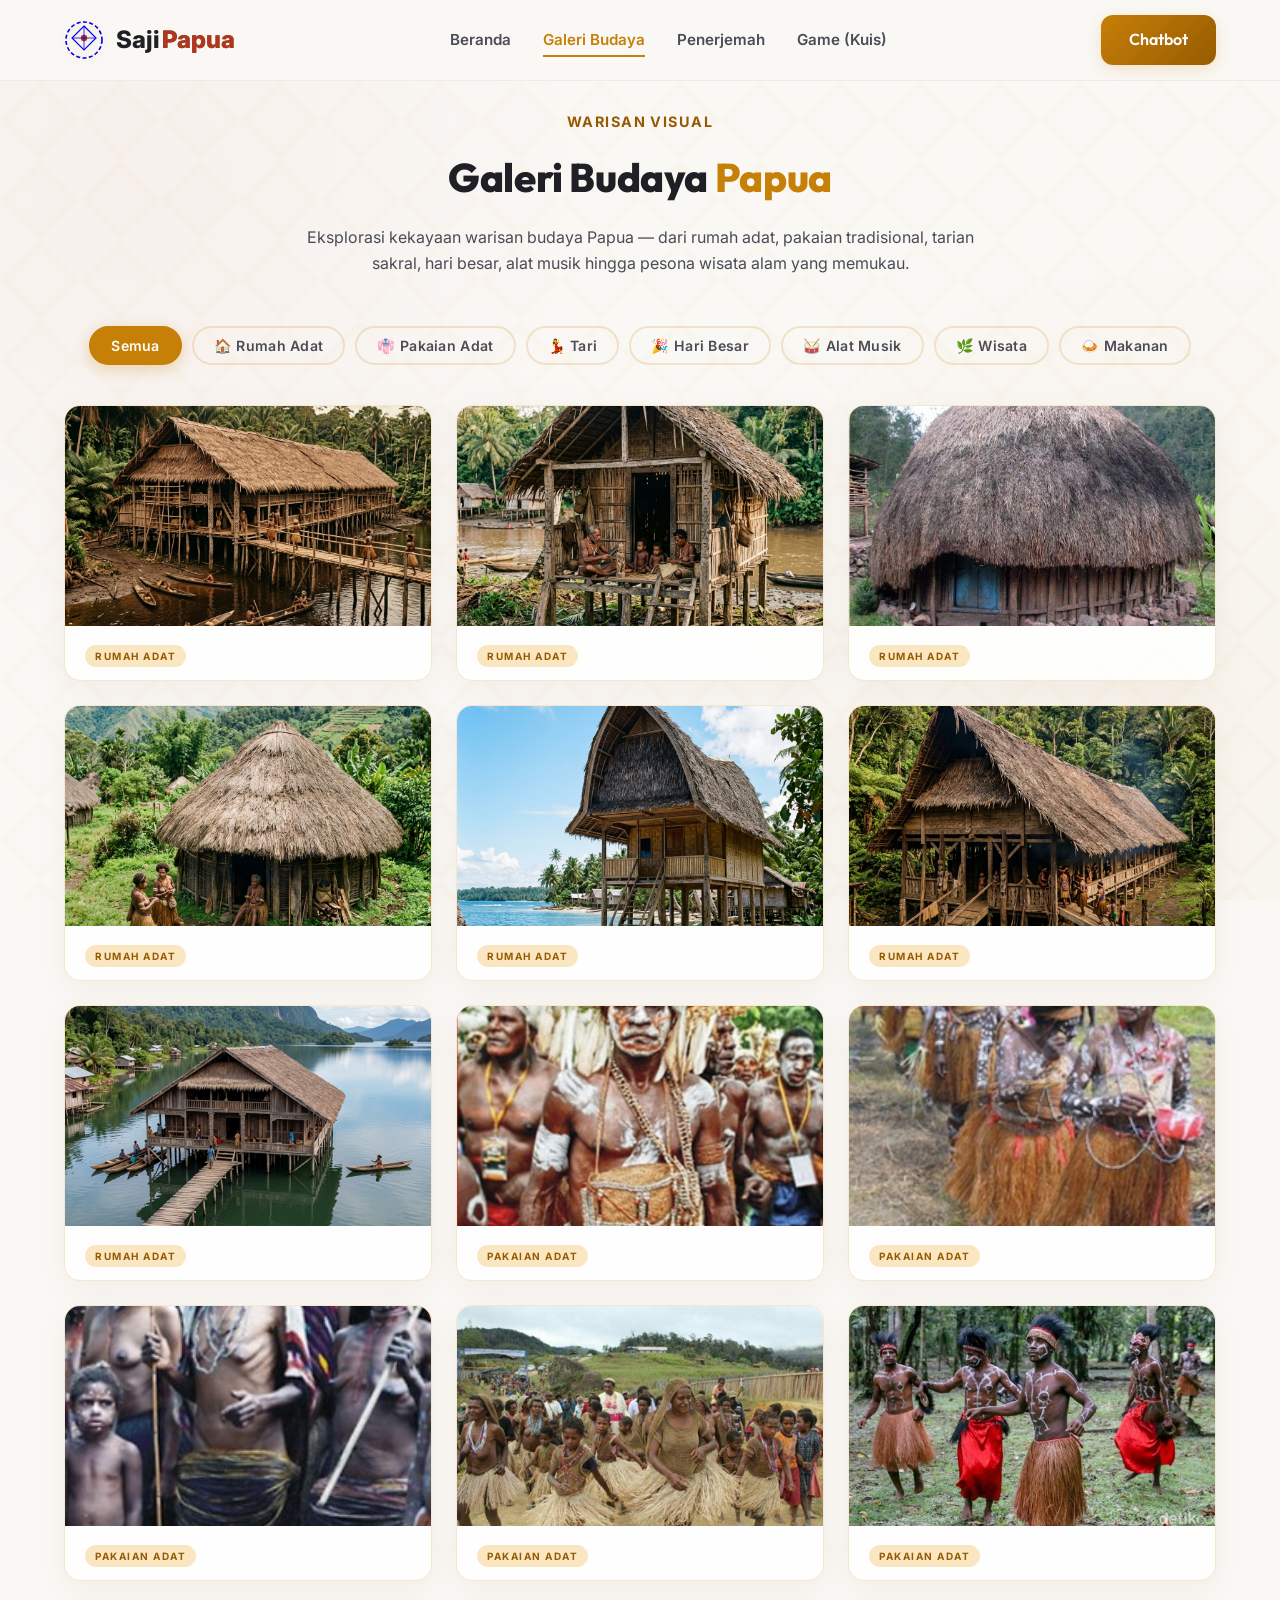
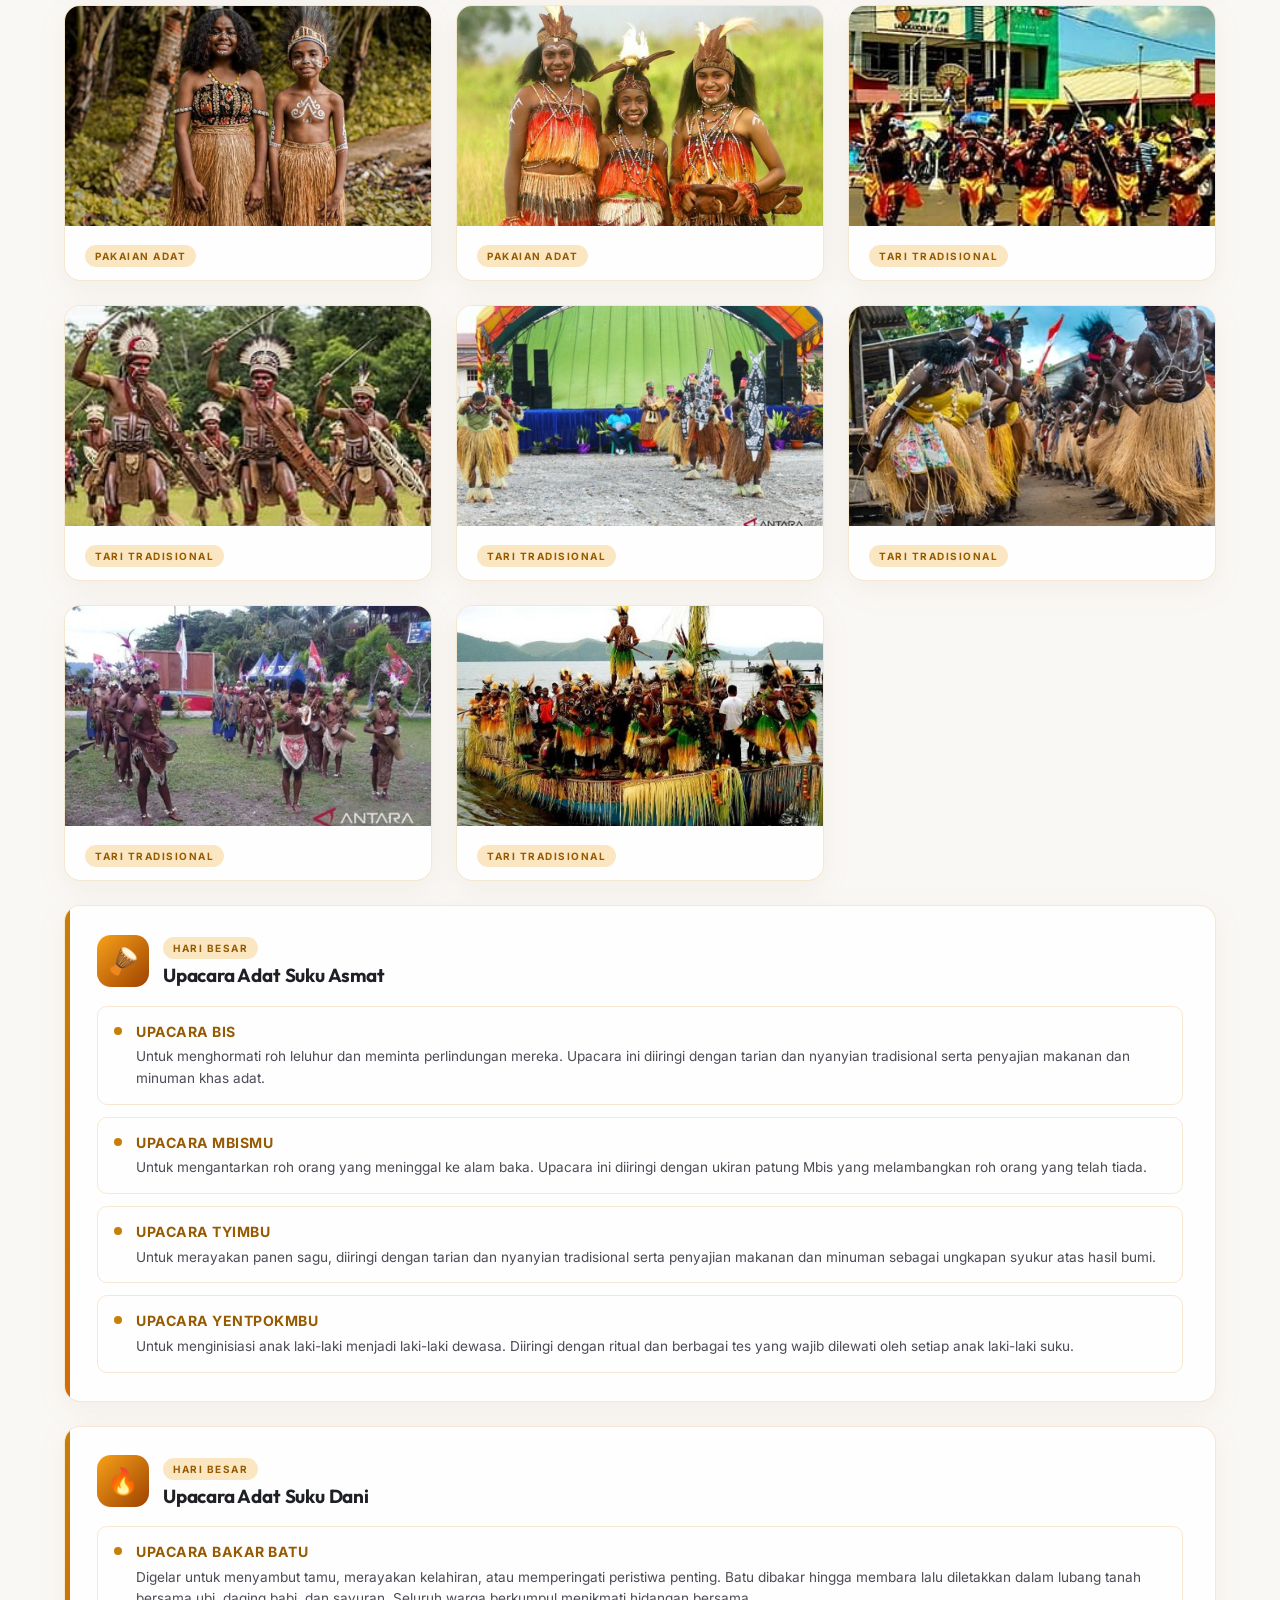
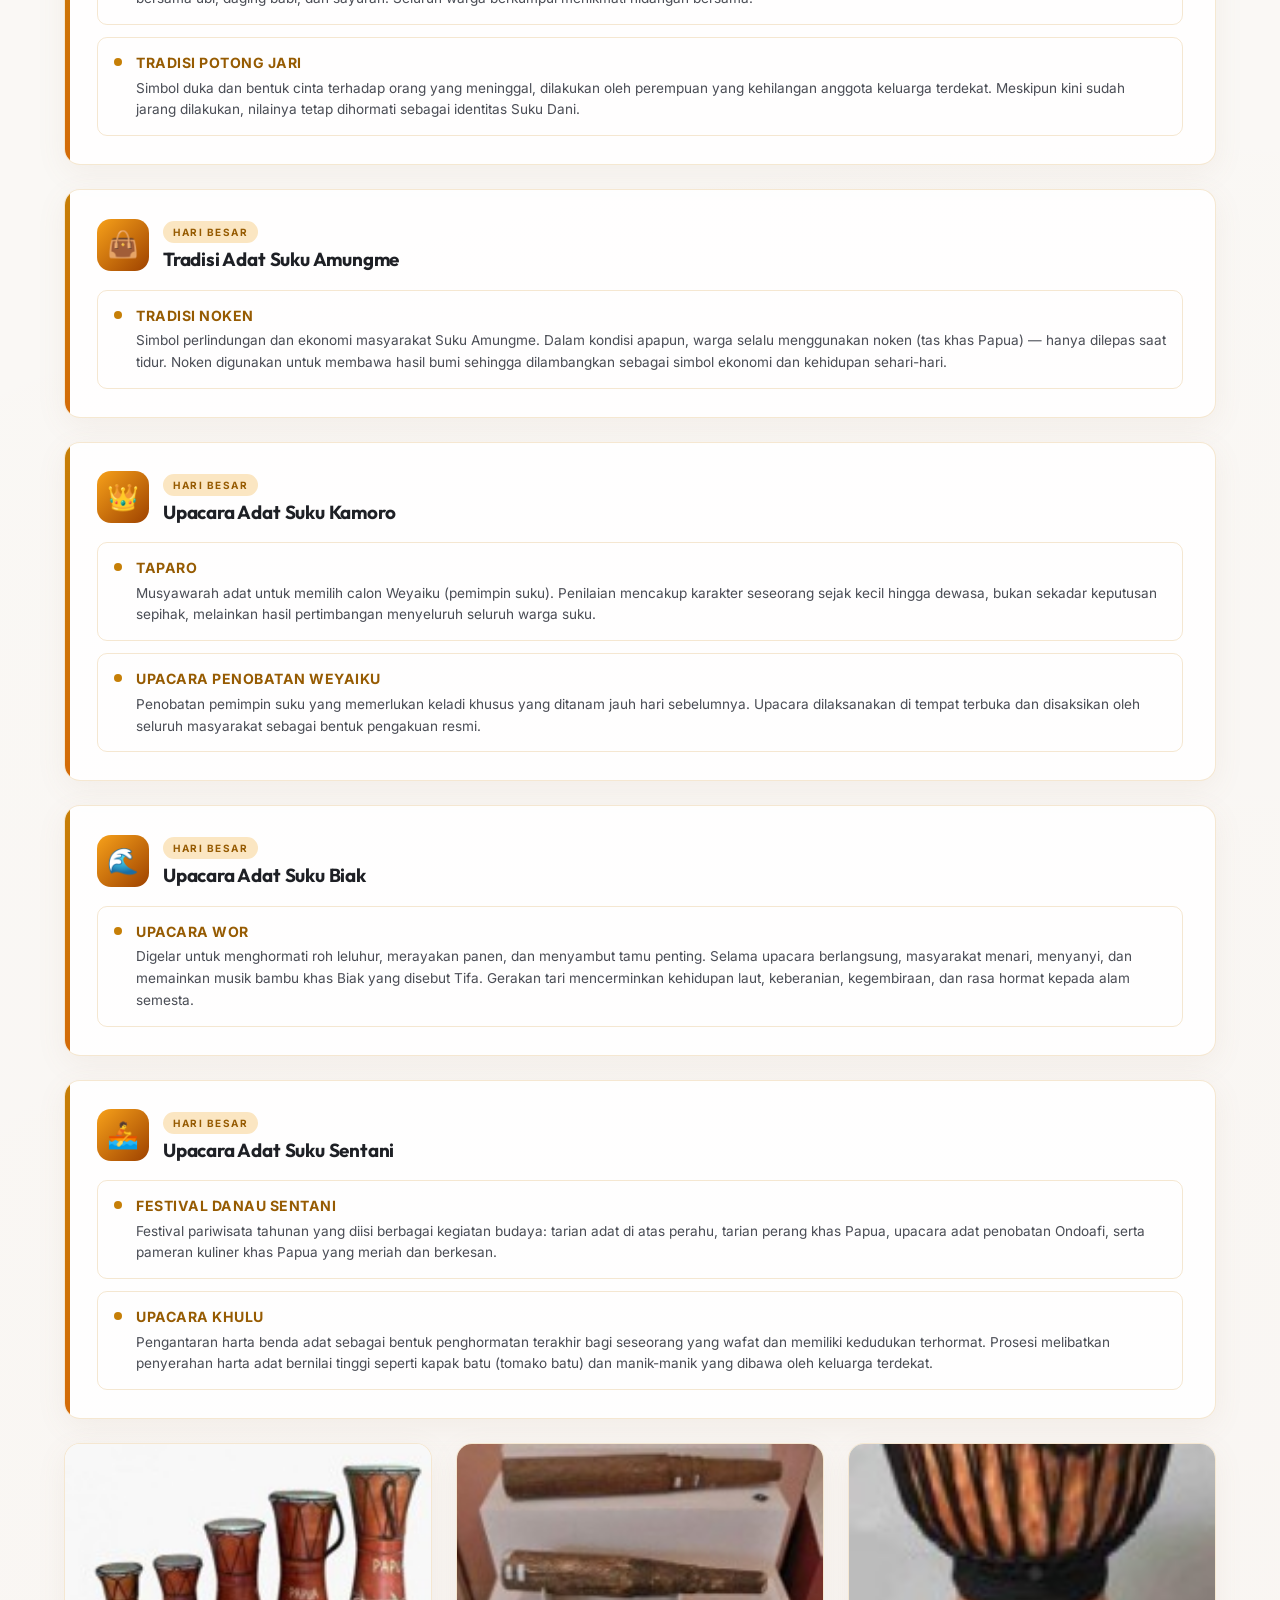
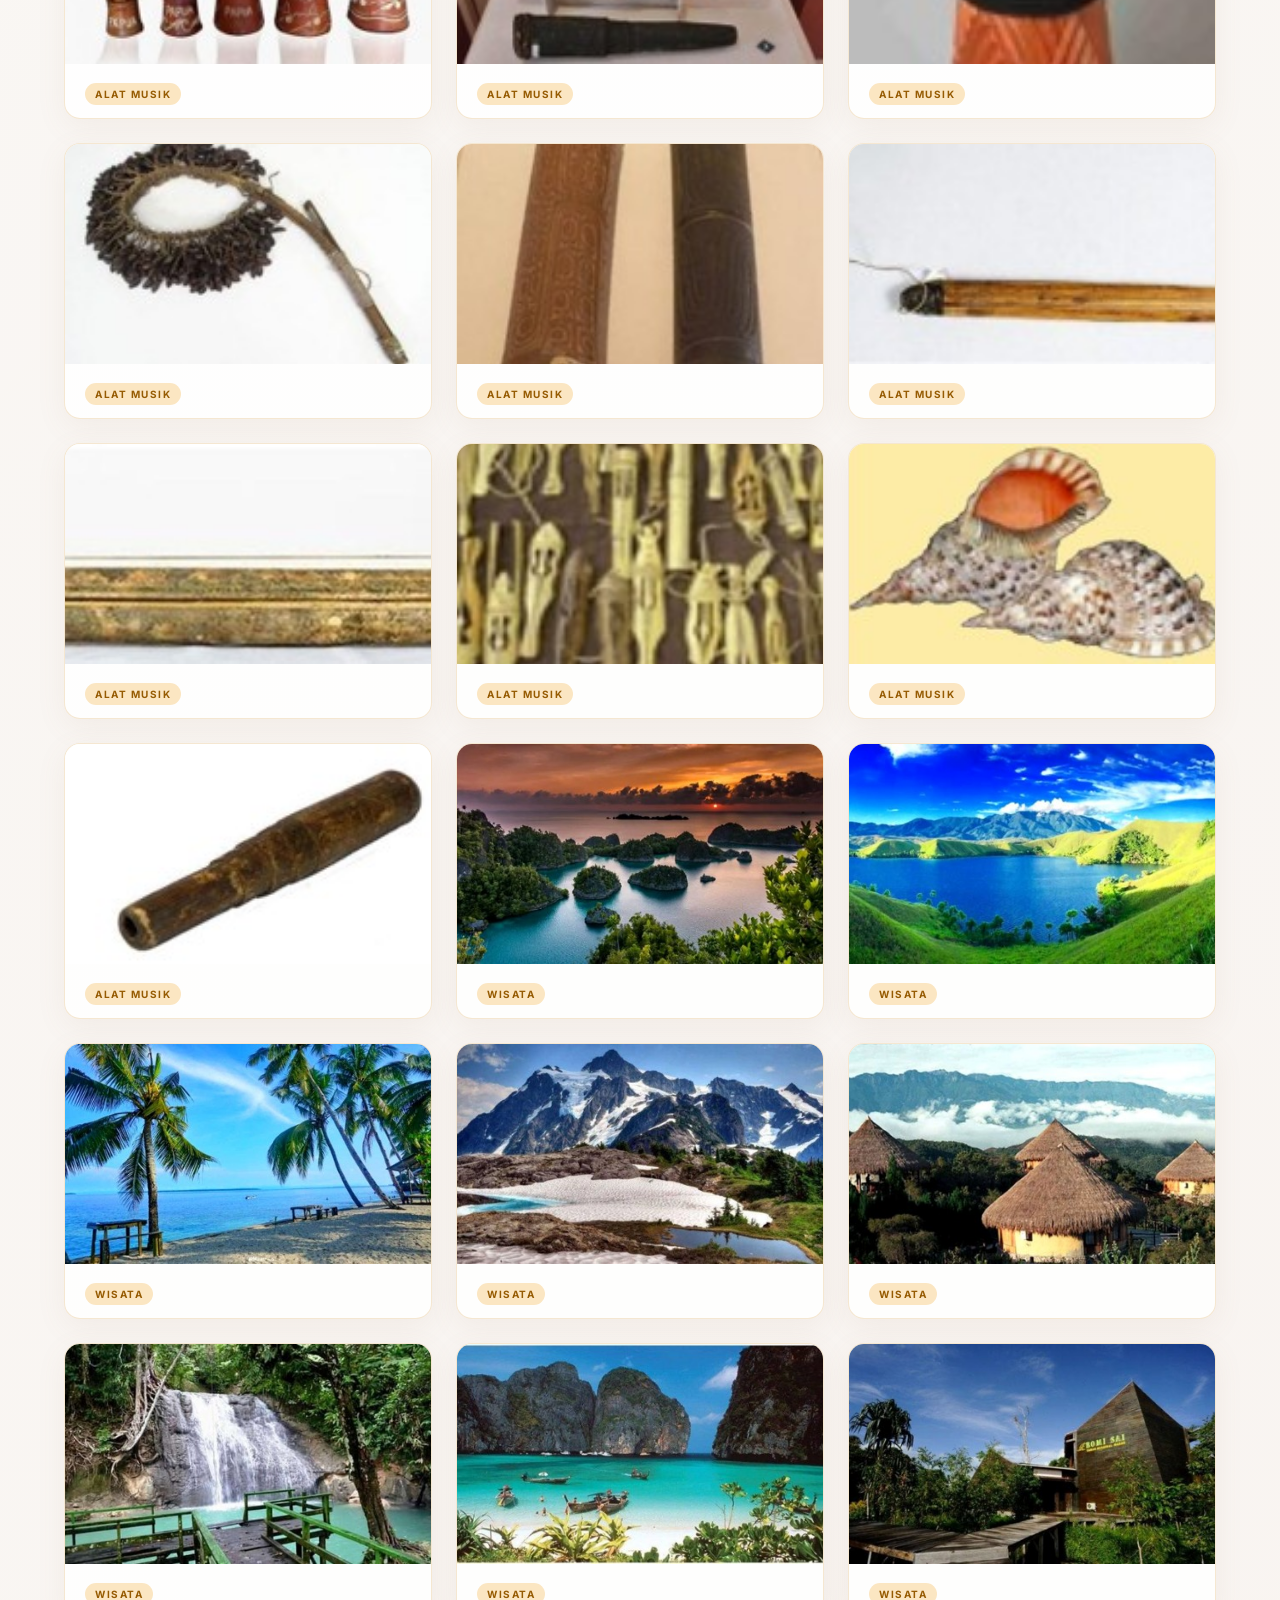
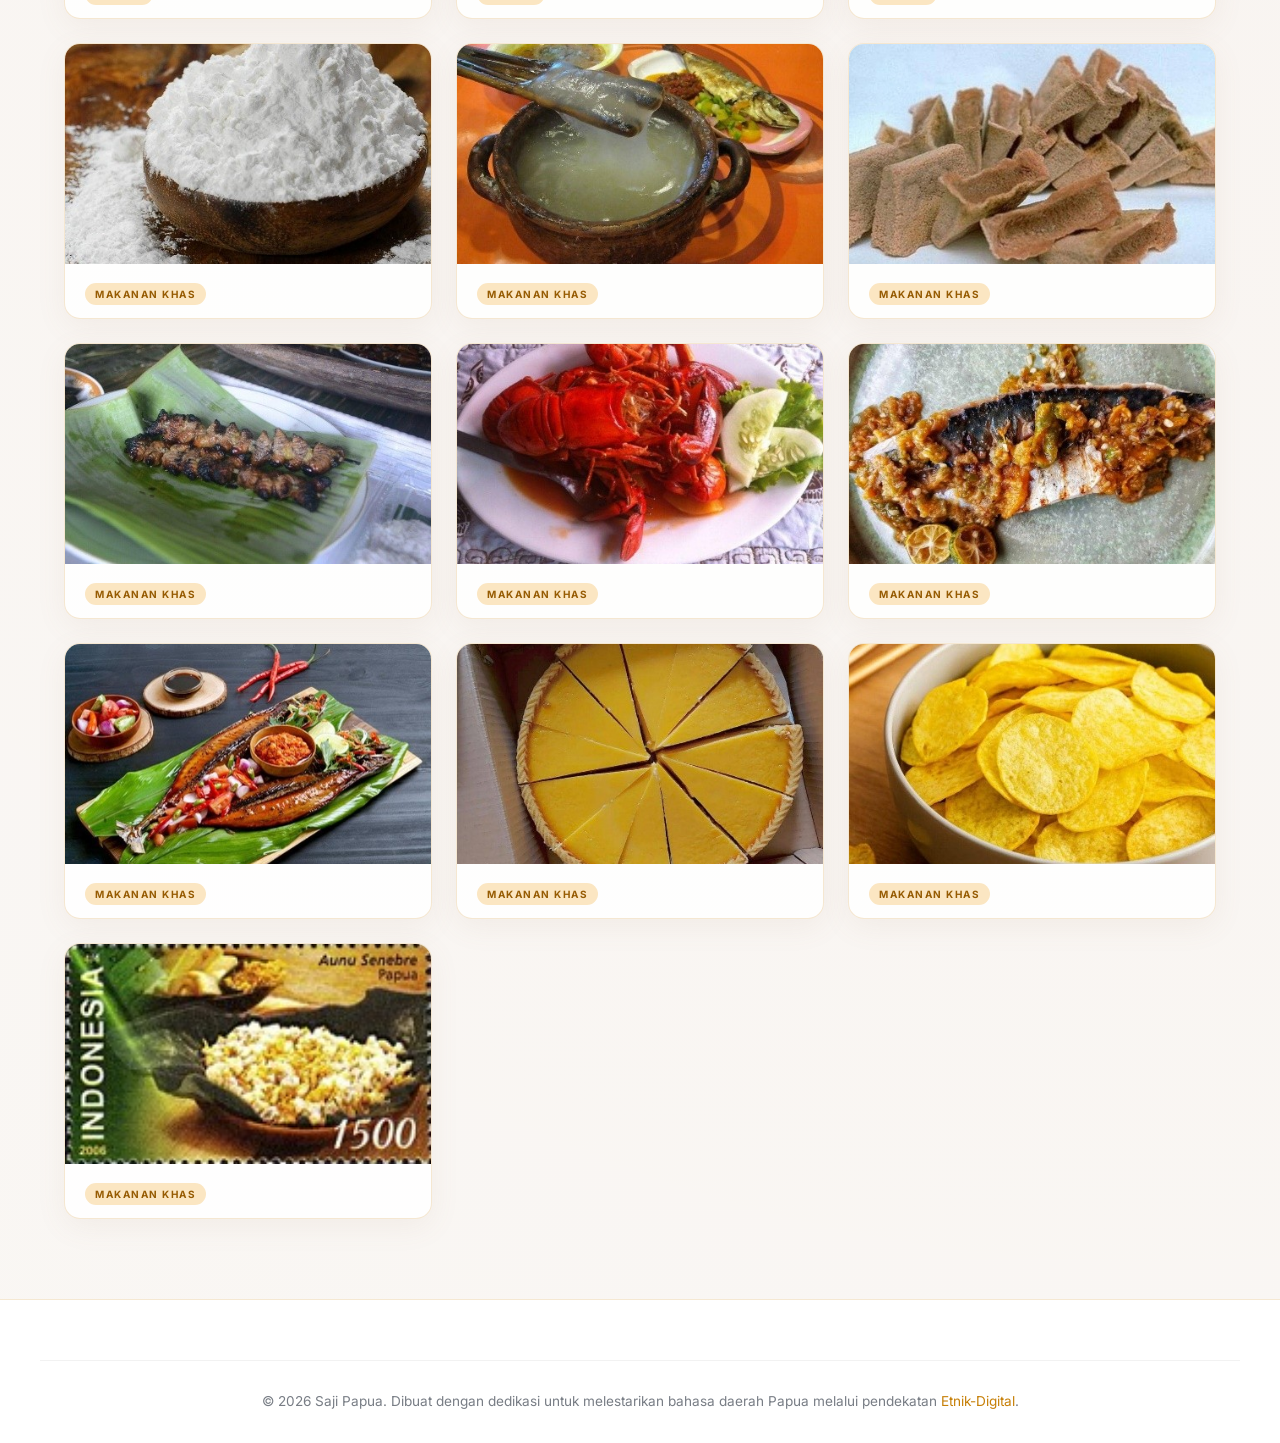
==== commit 3b4bb5fd: "update file py" ====
--- a/galeri.html
+++ b/galeri.html
@@ -860,10 +860,10 @@
 
                 <!-- 2. Tari Perang - Suku Dani -->
                 <div class="gallery-item" data-category="dance"
-                    onclick="openModal('Tari Tradisional','Tari Perang (Suku Dani)','assets/images/suku_dani.jpg',
+                    onclick="openModal('Tari Tradisional','Tari Perang (Suku Dani)','assets/images/tari_perang_sukudani.jpg',
                     'Suku Dani menggunakan Tari Perang bersama dengan suku Asmat sebagai simbol kesiapan dalam mempertahankan wilayah kekuasaan dan menjaga kehormatan suku. Tarian ini memiliki karakteristik gerakan dasar yang berfokus pada kekuatan kaki, aksi menghentak tanah, serta iringan teriakan khas yang mencerminkan berkobarnya semangat perjuangan.')">
                     <div class="gallery-img-wrapper">
-                        <img src="assets/images/suku_dani.jpg" alt="Tari Perang Suku Dani">
+                        <img src="assets/images/tari_perang_sukudani.jpg" alt="Tari Perang Suku Dani">
                     </div>
                     <div class="gallery-card-info">
                         <span class="gallery-item-tag">Tari Tradisional</span>
